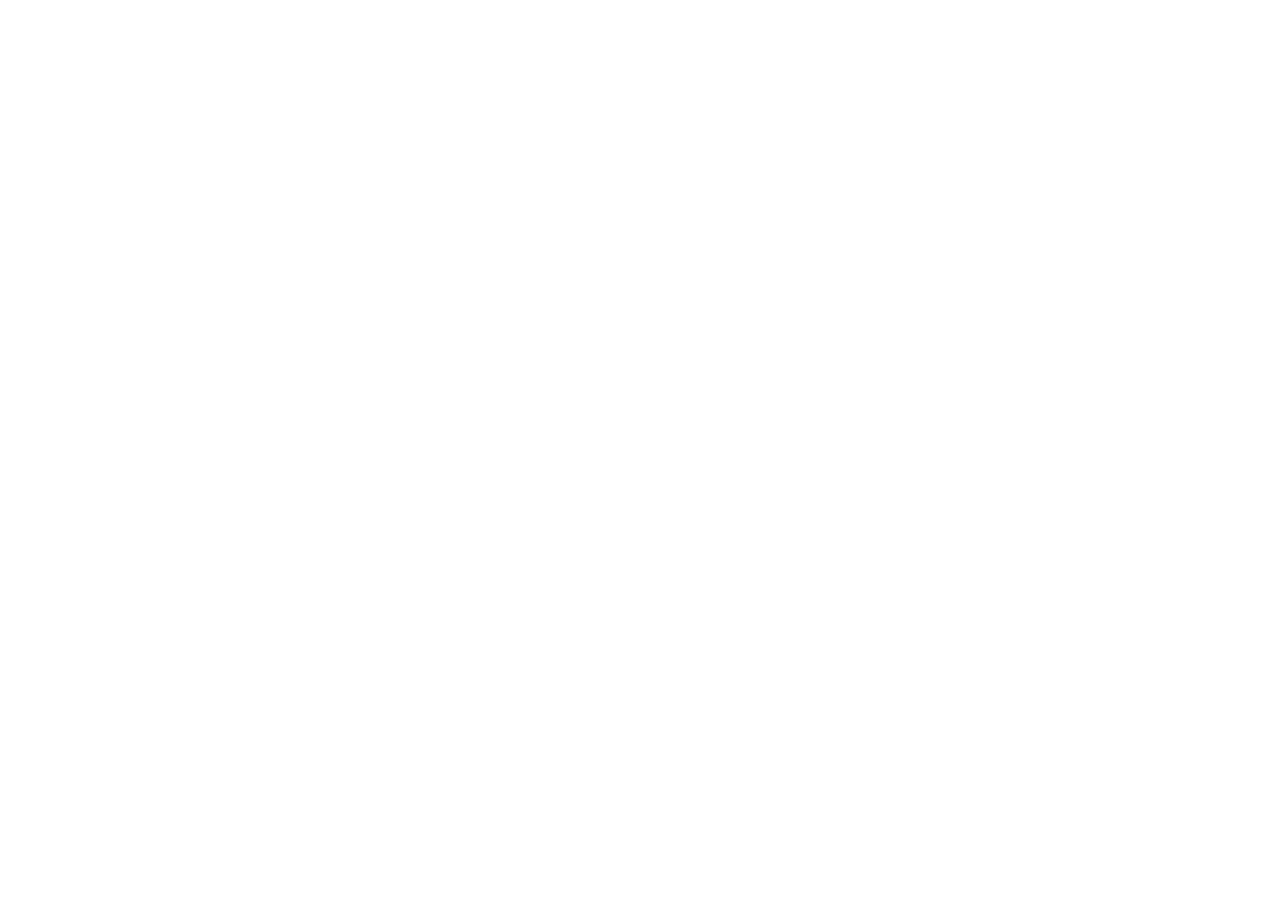
==== index.html @ 13e972dd "登录页面半成品" ====
<!DOCTYPE html>
<html lang="en">

<head>
    <meta charset="UTF-8">
    <meta name="viewport" content="width=device-width, initial-scale=1.0">
    <title>Document</title>
</head>

<body>

</body>

</html>
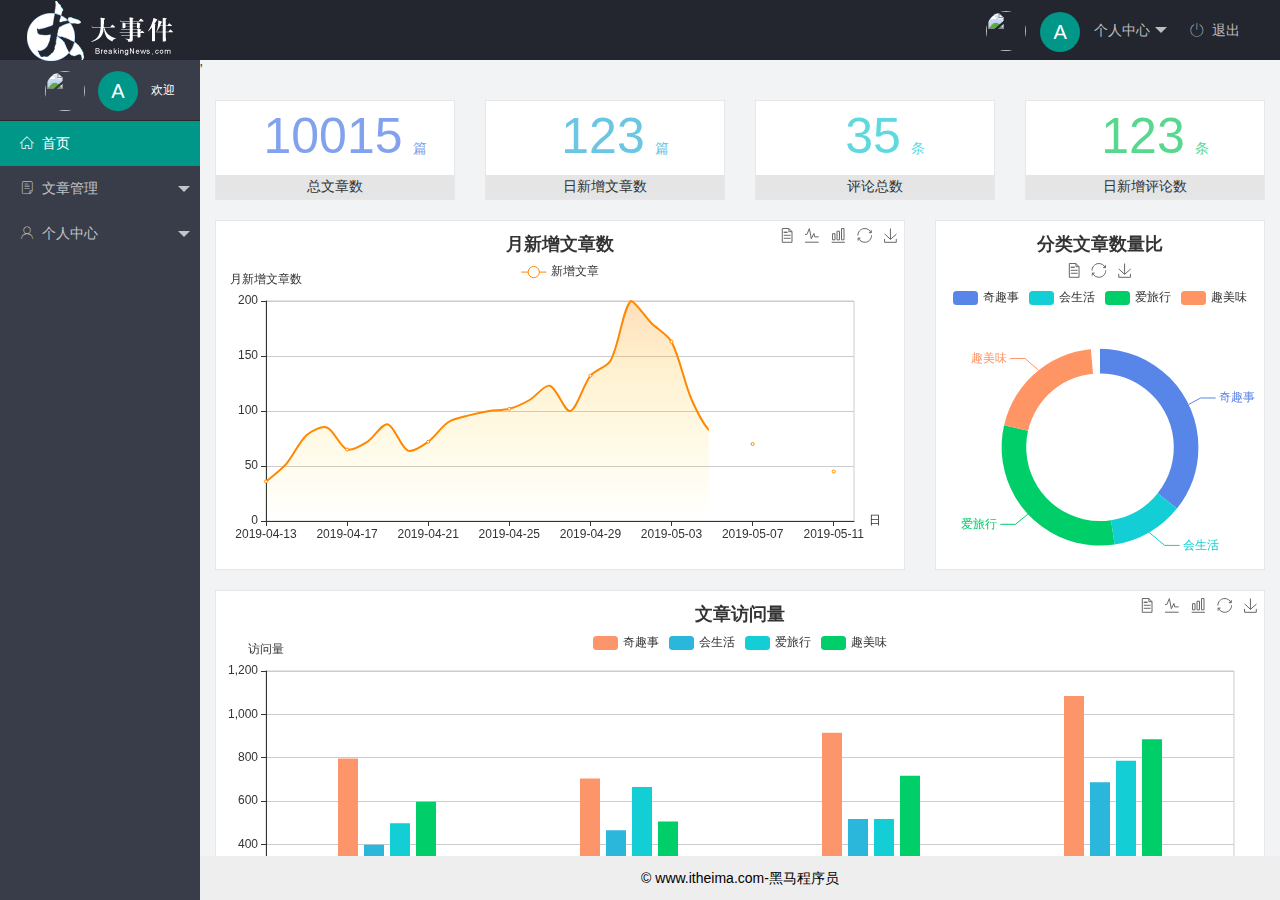
==== commit 8d9c6faf: "个人中心" ====
--- a/index.html
+++ b/index.html
@@ -2,13 +2,87 @@
 <html lang="en">
 
 <head>
-    <meta charset="UTF-8">
-    <meta name="viewport" content="width=device-width, initial-scale=1.0">
-    <title>Document</title>
+  <meta charset="UTF-8">
+  <meta name="viewport" content="width=device-width, initial-scale=1.0">
+  <title>后台首页</title>
+  <link rel="stylesheet" href="/assets/fonts/iconfont.css">
+  <link rel="stylesheet" href="/assets/lib/layui/css/layui.css">
+  <link rel="stylesheet" href="/assets/css/index.css">
 </head>
 
-<body>
+<body class="layui-layout-body">
+  <div class="layui-layout layui-layout-admin">
+    <div class="layui-header">
+      <div class="layui-logo"><img src="/assets/images/logo.png" alt=""></div>
+      <!-- 头部区域（可配合layui已有的水平导航） -->
 
+      <ul class="layui-nav layui-layout-right">
+        <li class="layui-nav-item">
+          <a href="javascript:;">
+            <img src="http://t.cn/RCzsdCq" class="layui-nav-img">
+            <span class="text-img">A</span>
+            个人中心
+          </a>
+          <dl class="layui-nav-child textinfo">
+            <dd><a href="/user/userinfo.html" target="fm">基本资料</a></dd>
+            <dd><a href="/user/user_avatar.html" target="fm">更换头像</a></dd>
+            <dd><a href="/user/user_pwd.html" target="fm">重置密码</a></dd>
+          </dl>
+        </li>
+        <li class="layui-nav-item"><a href="javascript:;" id="btnout"><span class="iconfont icon-tuichu"></span>退出</a>
+        </li>
+      </ul>
+    </div>
+
+    <div class="layui-side layui-bg-black">
+      <div class="layui-side-scroll">
+        <!-- 左侧头像区 -->
+        <div class="avatar textinfo">
+          <img src="http://t.cn/RCzsdCq" class="layui-nav-img">
+          <span class="text-img">A</span>
+         <span class="welcome">欢迎</span>
+        </div>
+        <!-- 左侧导航区域（可配合layui已有的垂直导航） -->
+        <ul class="layui-nav layui-nav-tree" lay-shrink="all">
+          <li class="layui-nav-item layui-this"><a href="/home/dashboard.html" target="fm"><span
+                class="iconfont icon-home"></span>首页</a></li>
+          <li class="layui-nav-item">
+            <a class="" href="javascript:;"><span class="iconfont icon-16"></span>文章管理</a>
+            <dl class="layui-nav-child">
+              <dd><a href="javascript:;"><i class="layui-icon layui-icon-app"></i> 文章类别</a></dd>
+              <dd><a href="javascript:;"><i class="layui-icon layui-icon-app"></i> 文章列表</a></dd>
+              <dd><a href="javascript:;"><i class="layui-icon layui-icon-app"></i> 发表文章</a></dd>
+            </dl>
+          </li>
+          <li class="layui-nav-item">
+            <a href="javascript:;"><span class="iconfont icon-user"></span>个人中心</a>
+            <dl class="layui-nav-child">
+              <dd><a href="/user/userinfo.html" target="fm"><i class="layui-icon layui-icon-app"></i> 基本资料</a></dd>
+              <dd><a href="/user/user_avatar.html" target="fm"><i class="layui-icon layui-icon-app"></i> 更换头像</a></dd>
+              <dd><a href="/user/user_pwd.html" target="fm"><i class="layui-icon layui-icon-app"></i> 重置密码</a></dd>
+            </dl>
+          </li>
+        </ul>
+      </div>
+    </div>
+
+    <div class="layui-body">
+      <!-- 内容主体区域 -->
+      <iframe src="/home/dashboard.html" name="fm" frameborder="0"></iframe>
+    </div>
+
+    <div class="layui-footer" style="text-align:center">
+      <!-- 底部固定区域 -->
+      © www.itheima.com-黑马程序员
+    </div>
+  </div>
+  <script src="/assets/lib/layui/layui.all.js"></script>
+  <!-- 导入jquery -->
+  <script src="/assets/lib/jquery.js"></script>
+  <!-- 导入自己封装的baseAPI.js/ -->
+  <script src="/assets/js/baseAPI.js"></script>
+  <!-- 导入自己的Js -->
+  <script src="/assets/js/index.js"></script>
 </body>
 
 </html>--- a/assets/fonts/iconfont.css
+++ b/assets/fonts/iconfont.css
@@ -0,0 +1,37 @@
+@font-face {font-family: "iconfont";
+  src: url('iconfont.eot?t=1576139966484'); /* IE9 */
+  src: url('iconfont.eot?t=1576139966484#iefix') format('embedded-opentype'), /* IE6-IE8 */
+  url('[data-uri]') format('woff2'),
+  url('iconfont.woff?t=1576139966484') format('woff'),
+  url('iconfont.ttf?t=1576139966484') format('truetype'), /* chrome, firefox, opera, Safari, Android, iOS 4.2+ */
+  url('iconfont.svg?t=1576139966484#iconfont') format('svg'); /* iOS 4.1- */
+}
+
+.iconfont {
+  font-family: "iconfont" !important;
+  font-size: 16px;
+  font-style: normal;
+  -webkit-font-smoothing: antialiased;
+  -moz-osx-font-smoothing: grayscale;
+}
+
+.icon-home:before {
+  content: "\e6a9";
+}
+
+.icon-user:before {
+  content: "\e614";
+}
+
+.icon-pinglun:before {
+  content: "\e616";
+}
+
+.icon-tuichu:before {
+  content: "\e865";
+}
+
+.icon-16:before {
+  content: "\e615";
+}
+
--- a/assets/lib/layui/css/layui.css
+++ b/assets/lib/layui/css/layui.css
@@ -0,0 +1,2 @@
+/** layui-v2.5.5 MIT License By https://www.layui.com */
+ .layui-inline,img{display:inline-block;vertical-align:middle}h1,h2,h3,h4,h5,h6{font-weight:400}.layui-edge,.layui-header,.layui-inline,.layui-main{position:relative}.layui-body,.layui-edge,.layui-elip{overflow:hidden}.layui-btn,.layui-edge,.layui-inline,img{vertical-align:middle}.layui-btn,.layui-disabled,.layui-icon,.layui-unselect{-moz-user-select:none;-webkit-user-select:none;-ms-user-select:none}.layui-elip,.layui-form-checkbox span,.layui-form-pane .layui-form-label{text-overflow:ellipsis;white-space:nowrap}.layui-breadcrumb,.layui-tree-btnGroup{visibility:hidden}blockquote,body,button,dd,div,dl,dt,form,h1,h2,h3,h4,h5,h6,input,li,ol,p,pre,td,textarea,th,ul{margin:0;padding:0;-webkit-tap-highlight-color:rgba(0,0,0,0)}a:active,a:hover{outline:0}img{border:none}li{list-style:none}table{border-collapse:collapse;border-spacing:0}h4,h5,h6{font-size:100%}button,input,optgroup,option,select,textarea{font-family:inherit;font-size:inherit;font-style:inherit;font-weight:inherit;outline:0}pre{white-space:pre-wrap;white-space:-moz-pre-wrap;white-space:-pre-wrap;white-space:-o-pre-wrap;word-wrap:break-word}body{line-height:24px;font:14px Helvetica Neue,Helvetica,PingFang SC,Tahoma,Arial,sans-serif}hr{height:1px;margin:10px 0;border:0;clear:both}a{color:#333;text-decoration:none}a:hover{color:#777}a cite{font-style:normal;*cursor:pointer}.layui-border-box,.layui-border-box *{box-sizing:border-box}.layui-box,.layui-box *{box-sizing:content-box}.layui-clear{clear:both;*zoom:1}.layui-clear:after{content:'\20';clear:both;*zoom:1;display:block;height:0}.layui-inline{*display:inline;*zoom:1}.layui-edge{display:inline-block;width:0;height:0;border-width:6px;border-style:dashed;border-color:transparent}.layui-edge-top{top:-4px;border-bottom-color:#999;border-bottom-style:solid}.layui-edge-right{border-left-color:#999;border-left-style:solid}.layui-edge-bottom{top:2px;border-top-color:#999;border-top-style:solid}.layui-edge-left{border-right-color:#999;border-right-style:solid}.layui-disabled,.layui-disabled:hover{color:#d2d2d2!important;cursor:not-allowed!important}.layui-circle{border-radius:100%}.layui-show{display:block!important}.layui-hide{display:none!important}@font-face{font-family:layui-icon;src:url(../font/iconfont.eot?v=250);src:url(../font/iconfont.eot?v=250#iefix) format('embedded-opentype'),url(../font/iconfont.woff2?v=250) format('woff2'),url(../font/iconfont.woff?v=250) format('woff'),url(../font/iconfont.ttf?v=250) format('truetype'),url(../font/iconfont.svg?v=250#layui-icon) format('svg')}.layui-icon{font-family:layui-icon!important;font-size:16px;font-style:normal;-webkit-font-smoothing:antialiased;-moz-osx-font-smoothing:grayscale}.layui-icon-reply-fill:before{content:"\e611"}.layui-icon-set-fill:before{content:"\e614"}.layui-icon-menu-fill:before{content:"\e60f"}.layui-icon-search:before{content:"\e615"}.layui-icon-share:before{content:"\e641"}.layui-icon-set-sm:before{content:"\e620"}.layui-icon-engine:before{content:"\e628"}.layui-icon-close:before{content:"\1006"}.layui-icon-close-fill:before{content:"\1007"}.layui-icon-chart-screen:before{content:"\e629"}.layui-icon-star:before{content:"\e600"}.layui-icon-circle-dot:before{content:"\e617"}.layui-icon-chat:before{content:"\e606"}.layui-icon-release:before{content:"\e609"}.layui-icon-list:before{content:"\e60a"}.layui-icon-chart:before{content:"\e62c"}.layui-icon-ok-circle:before{content:"\1005"}.layui-icon-layim-theme:before{content:"\e61b"}.layui-icon-table:before{content:"\e62d"}.layui-icon-right:before{content:"\e602"}.layui-icon-left:before{content:"\e603"}.layui-icon-cart-simple:before{content:"\e698"}.layui-icon-face-cry:before{content:"\e69c"}.layui-icon-face-smile:before{content:"\e6af"}.layui-icon-survey:before{content:"\e6b2"}.layui-icon-tree:before{content:"\e62e"}.layui-icon-upload-circle:before{content:"\e62f"}.layui-icon-add-circle:before{content:"\e61f"}.layui-icon-download-circle:before{content:"\e601"}.layui-icon-templeate-1:before{content:"\e630"}.layui-icon-util:before{content:"\e631"}.layui-icon-face-surprised:before{content:"\e664"}.layui-icon-edit:before{content:"\e642"}.layui-icon-speaker:before{content:"\e645"}.layui-icon-down:before{content:"\e61a"}.layui-icon-file:before{content:"\e621"}.layui-icon-layouts:before{content:"\e632"}.layui-icon-rate-half:before{content:"\e6c9"}.layui-icon-add-circle-fine:before{content:"\e608"}.layui-icon-prev-circle:before{content:"\e633"}.layui-icon-read:before{content:"\e705"}.layui-icon-404:before{content:"\e61c"}.layui-icon-carousel:before{content:"\e634"}.layui-icon-help:before{content:"\e607"}.layui-icon-code-circle:before{content:"\e635"}.layui-icon-water:before{content:"\e636"}.layui-icon-username:before{content:"\e66f"}.layui-icon-find-fill:before{content:"\e670"}.layui-icon-about:before{content:"\e60b"}.layui-icon-location:before{content:"\e715"}.layui-icon-up:before{content:"\e619"}.layui-icon-pause:before{content:"\e651"}.layui-icon-date:before{content:"\e637"}.layui-icon-layim-uploadfile:before{content:"\e61d"}.layui-icon-delete:before{content:"\e640"}.layui-icon-play:before{content:"\e652"}.layui-icon-top:before{content:"\e604"}.layui-icon-friends:before{content:"\e612"}.layui-icon-refresh-3:before{content:"\e9aa"}.layui-icon-ok:before{content:"\e605"}.layui-icon-layer:before{content:"\e638"}.layui-icon-face-smile-fine:before{content:"\e60c"}.layui-icon-dollar:before{content:"\e659"}.layui-icon-group:before{content:"\e613"}.layui-icon-layim-download:before{content:"\e61e"}.layui-icon-picture-fine:before{content:"\e60d"}.layui-icon-link:before{content:"\e64c"}.layui-icon-diamond:before{content:"\e735"}.layui-icon-log:before{content:"\e60e"}.layui-icon-rate-solid:before{content:"\e67a"}.layui-icon-fonts-del:before{content:"\e64f"}.layui-icon-unlink:before{content:"\e64d"}.layui-icon-fonts-clear:before{content:"\e639"}.layui-icon-triangle-r:before{content:"\e623"}.layui-icon-circle:before{content:"\e63f"}.layui-icon-radio:before{content:"\e643"}.layui-icon-align-center:before{content:"\e647"}.layui-icon-align-right:before{content:"\e648"}.layui-icon-align-left:before{content:"\e649"}.layui-icon-loading-1:before{content:"\e63e"}.layui-icon-return:before{content:"\e65c"}.layui-icon-fonts-strong:before{content:"\e62b"}.layui-icon-upload:before{content:"\e67c"}.layui-icon-dialogue:before{content:"\e63a"}.layui-icon-video:before{content:"\e6ed"}.layui-icon-headset:before{content:"\e6fc"}.layui-icon-cellphone-fine:before{content:"\e63b"}.layui-icon-add-1:before{content:"\e654"}.layui-icon-face-smile-b:before{content:"\e650"}.layui-icon-fonts-html:before{content:"\e64b"}.layui-icon-form:before{content:"\e63c"}.layui-icon-cart:before{content:"\e657"}.layui-icon-camera-fill:before{content:"\e65d"}.layui-icon-tabs:before{content:"\e62a"}.layui-icon-fonts-code:before{content:"\e64e"}.layui-icon-fire:before{content:"\e756"}.layui-icon-set:before{content:"\e716"}.layui-icon-fonts-u:before{content:"\e646"}.layui-icon-triangle-d:before{content:"\e625"}.layui-icon-tips:before{content:"\e702"}.layui-icon-picture:before{content:"\e64a"}.layui-icon-more-vertical:before{content:"\e671"}.layui-icon-flag:before{content:"\e66c"}.layui-icon-loading:before{content:"\e63d"}.layui-icon-fonts-i:before{content:"\e644"}.layui-icon-refresh-1:before{content:"\e666"}.layui-icon-rmb:before{content:"\e65e"}.layui-icon-home:before{content:"\e68e"}.layui-icon-user:before{content:"\e770"}.layui-icon-notice:before{content:"\e667"}.layui-icon-login-weibo:before{content:"\e675"}.layui-icon-voice:before{content:"\e688"}.layui-icon-upload-drag:before{content:"\e681"}.layui-icon-login-qq:before{content:"\e676"}.layui-icon-snowflake:before{content:"\e6b1"}.layui-icon-file-b:before{content:"\e655"}.layui-icon-template:before{content:"\e663"}.layui-icon-auz:before{content:"\e672"}.layui-icon-console:before{content:"\e665"}.layui-icon-app:before{content:"\e653"}.layui-icon-prev:before{content:"\e65a"}.layui-icon-website:before{content:"\e7ae"}.layui-icon-next:before{content:"\e65b"}.layui-icon-component:before{content:"\e857"}.layui-icon-more:before{content:"\e65f"}.layui-icon-login-wechat:before{content:"\e677"}.layui-icon-shrink-right:before{content:"\e668"}.layui-icon-spread-left:before{content:"\e66b"}.layui-icon-camera:before{content:"\e660"}.layui-icon-note:before{content:"\e66e"}.layui-icon-refresh:before{content:"\e669"}.layui-icon-female:before{content:"\e661"}.layui-icon-male:before{content:"\e662"}.layui-icon-password:before{content:"\e673"}.layui-icon-senior:before{content:"\e674"}.layui-icon-theme:before{content:"\e66a"}.layui-icon-tread:before{content:"\e6c5"}.layui-icon-praise:before{content:"\e6c6"}.layui-icon-star-fill:before{content:"\e658"}.layui-icon-rate:before{content:"\e67b"}.layui-icon-template-1:before{content:"\e656"}.layui-icon-vercode:before{content:"\e679"}.layui-icon-cellphone:before{content:"\e678"}.layui-icon-screen-full:before{content:"\e622"}.layui-icon-screen-restore:before{content:"\e758"}.layui-icon-cols:before{content:"\e610"}.layui-icon-export:before{content:"\e67d"}.layui-icon-print:before{content:"\e66d"}.layui-icon-slider:before{content:"\e714"}.layui-icon-addition:before{content:"\e624"}.layui-icon-subtraction:before{content:"\e67e"}.layui-icon-service:before{content:"\e626"}.layui-icon-transfer:before{content:"\e691"}.layui-main{width:1140px;margin:0 auto}.layui-header{z-index:1000;height:60px}.layui-header a:hover{transition:all .5s;-webkit-transition:all .5s}.layui-side{position:fixed;left:0;top:0;bottom:0;z-index:999;width:200px;overflow-x:hidden}.layui-side-scroll{position:relative;width:220px;height:100%;overflow-x:hidden}.layui-body{position:absolute;left:200px;right:0;top:0;bottom:0;z-index:998;width:auto;overflow-y:auto;box-sizing:border-box}.layui-layout-body{overflow:hidden}.layui-layout-admin .layui-header{background-color:#23262E}.layui-layout-admin .layui-side{top:60px;width:200px;overflow-x:hidden}.layui-layout-admin .layui-body{position:fixed;top:60px;bottom:44px}.layui-layout-admin .layui-main{width:auto;margin:0 15px}.layui-layout-admin .layui-footer{position:fixed;left:200px;right:0;bottom:0;height:44px;line-height:44px;padding:0 15px;background-color:#eee}.layui-layout-admin .layui-logo{position:absolute;left:0;top:0;width:200px;height:100%;line-height:60px;text-align:center;color:#009688;font-size:16px}.layui-layout-admin .layui-header .layui-nav{background:0 0}.layui-layout-left{position:absolute!important;left:200px;top:0}.layui-layout-right{position:absolute!important;right:0;top:0}.layui-container{position:relative;margin:0 auto;padding:0 15px;box-sizing:border-box}.layui-fluid{position:relative;margin:0 auto;padding:0 15px}.layui-row:after,.layui-row:before{content:'';display:block;clear:both}.layui-col-lg1,.layui-col-lg10,.layui-col-lg11,.layui-col-lg12,.layui-col-lg2,.layui-col-lg3,.layui-col-lg4,.layui-col-lg5,.layui-col-lg6,.layui-col-lg7,.layui-col-lg8,.layui-col-lg9,.layui-col-md1,.layui-col-md10,.layui-col-md11,.layui-col-md12,.layui-col-md2,.layui-col-md3,.layui-col-md4,.layui-col-md5,.layui-col-md6,.layui-col-md7,.layui-col-md8,.layui-col-md9,.layui-col-sm1,.layui-col-sm10,.layui-col-sm11,.layui-col-sm12,.layui-col-sm2,.layui-col-sm3,.layui-col-sm4,.layui-col-sm5,.layui-col-sm6,.layui-col-sm7,.layui-col-sm8,.layui-col-sm9,.layui-col-xs1,.layui-col-xs10,.layui-col-xs11,.layui-col-xs12,.layui-col-xs2,.layui-col-xs3,.layui-col-xs4,.layui-col-xs5,.layui-col-xs6,.layui-col-xs7,.layui-col-xs8,.layui-col-xs9{position:relative;display:block;box-sizing:border-box}.layui-col-xs1,.layui-col-xs10,.layui-col-xs11,.layui-col-xs12,.layui-col-xs2,.layui-col-xs3,.layui-col-xs4,.layui-col-xs5,.layui-col-xs6,.layui-col-xs7,.layui-col-xs8,.layui-col-xs9{float:left}.layui-col-xs1{width:8.33333333%}.layui-col-xs2{width:16.66666667%}.layui-col-xs3{width:25%}.layui-col-xs4{width:33.33333333%}.layui-col-xs5{width:41.66666667%}.layui-col-xs6{width:50%}.layui-col-xs7{width:58.33333333%}.layui-col-xs8{width:66.66666667%}.layui-col-xs9{width:75%}.layui-col-xs10{width:83.33333333%}.layui-col-xs11{width:91.66666667%}.layui-col-xs12{width:100%}.layui-col-xs-offset1{margin-left:8.33333333%}.layui-col-xs-offset2{margin-left:16.66666667%}.layui-col-xs-offset3{margin-left:25%}.layui-col-xs-offset4{margin-left:33.33333333%}.layui-col-xs-offset5{margin-left:41.66666667%}.layui-col-xs-offset6{margin-left:50%}.layui-col-xs-offset7{margin-left:58.33333333%}.layui-col-xs-offset8{margin-left:66.66666667%}.layui-col-xs-offset9{margin-left:75%}.layui-col-xs-offset10{margin-left:83.33333333%}.layui-col-xs-offset11{margin-left:91.66666667%}.layui-col-xs-offset12{margin-left:100%}@media screen and (max-width:768px){.layui-hide-xs{display:none!important}.layui-show-xs-block{display:block!important}.layui-show-xs-inline{display:inline!important}.layui-show-xs-inline-block{display:inline-block!important}}@media screen and (min-width:768px){.layui-container{width:750px}.layui-hide-sm{display:none!important}.layui-show-sm-block{display:block!important}.layui-show-sm-inline{display:inline!important}.layui-show-sm-inline-block{display:inline-block!important}.layui-col-sm1,.layui-col-sm10,.layui-col-sm11,.layui-col-sm12,.layui-col-sm2,.layui-col-sm3,.layui-col-sm4,.layui-col-sm5,.layui-col-sm6,.layui-col-sm7,.layui-col-sm8,.layui-col-sm9{float:left}.layui-col-sm1{width:8.33333333%}.layui-col-sm2{width:16.66666667%}.layui-col-sm3{width:25%}.layui-col-sm4{width:33.33333333%}.layui-col-sm5{width:41.66666667%}.layui-col-sm6{width:50%}.layui-col-sm7{width:58.33333333%}.layui-col-sm8{width:66.66666667%}.layui-col-sm9{width:75%}.layui-col-sm10{width:83.33333333%}.layui-col-sm11{width:91.66666667%}.layui-col-sm12{width:100%}.layui-col-sm-offset1{margin-left:8.33333333%}.layui-col-sm-offset2{margin-left:16.66666667%}.layui-col-sm-offset3{margin-left:25%}.layui-col-sm-offset4{margin-left:33.33333333%}.layui-col-sm-offset5{margin-left:41.66666667%}.layui-col-sm-offset6{margin-left:50%}.layui-col-sm-offset7{margin-left:58.33333333%}.layui-col-sm-offset8{margin-left:66.66666667%}.layui-col-sm-offset9{margin-left:75%}.layui-col-sm-offset10{margin-left:83.33333333%}.layui-col-sm-offset11{margin-left:91.66666667%}.layui-col-sm-offset12{margin-left:100%}}@media screen and (min-width:992px){.layui-container{width:970px}.layui-hide-md{display:none!important}.layui-show-md-block{display:block!important}.layui-show-md-inline{display:inline!important}.layui-show-md-inline-block{display:inline-block!important}.layui-col-md1,.layui-col-md10,.layui-col-md11,.layui-col-md12,.layui-col-md2,.layui-col-md3,.layui-col-md4,.layui-col-md5,.layui-col-md6,.layui-col-md7,.layui-col-md8,.layui-col-md9{float:left}.layui-col-md1{width:8.33333333%}.layui-col-md2{width:16.66666667%}.layui-col-md3{width:25%}.layui-col-md4{width:33.33333333%}.layui-col-md5{width:41.66666667%}.layui-col-md6{width:50%}.layui-col-md7{width:58.33333333%}.layui-col-md8{width:66.66666667%}.layui-col-md9{width:75%}.layui-col-md10{width:83.33333333%}.layui-col-md11{width:91.66666667%}.layui-col-md12{width:100%}.layui-col-md-offset1{margin-left:8.33333333%}.layui-col-md-offset2{margin-left:16.66666667%}.layui-col-md-offset3{margin-left:25%}.layui-col-md-offset4{margin-left:33.33333333%}.layui-col-md-offset5{margin-left:41.66666667%}.layui-col-md-offset6{margin-left:50%}.layui-col-md-offset7{margin-left:58.33333333%}.layui-col-md-offset8{margin-left:66.66666667%}.layui-col-md-offset9{margin-left:75%}.layui-col-md-offset10{margin-left:83.33333333%}.layui-col-md-offset11{margin-left:91.66666667%}.layui-col-md-offset12{margin-left:100%}}@media screen and (min-width:1200px){.layui-container{width:1170px}.layui-hide-lg{display:none!important}.layui-show-lg-block{display:block!important}.layui-show-lg-inline{display:inline!important}.layui-show-lg-inline-block{display:inline-block!important}.layui-col-lg1,.layui-col-lg10,.layui-col-lg11,.layui-col-lg12,.layui-col-lg2,.layui-col-lg3,.layui-col-lg4,.layui-col-lg5,.layui-col-lg6,.layui-col-lg7,.layui-col-lg8,.layui-col-lg9{float:left}.layui-col-lg1{width:8.33333333%}.layui-col-lg2{width:16.66666667%}.layui-col-lg3{width:25%}.layui-col-lg4{width:33.33333333%}.layui-col-lg5{width:41.66666667%}.layui-col-lg6{width:50%}.layui-col-lg7{width:58.33333333%}.layui-col-lg8{width:66.66666667%}.layui-col-lg9{width:75%}.layui-col-lg10{width:83.33333333%}.layui-col-lg11{width:91.66666667%}.layui-col-lg12{width:100%}.layui-col-lg-offset1{margin-left:8.33333333%}.layui-col-lg-offset2{margin-left:16.66666667%}.layui-col-lg-offset3{margin-left:25%}.layui-col-lg-offset4{margin-left:33.33333333%}.layui-col-lg-offset5{margin-left:41.66666667%}.layui-col-lg-offset6{margin-left:50%}.layui-col-lg-offset7{margin-left:58.33333333%}.layui-col-lg-offset8{margin-left:66.66666667%}.layui-col-lg-offset9{margin-left:75%}.layui-col-lg-offset10{margin-left:83.33333333%}.layui-col-lg-offset11{margin-left:91.66666667%}.layui-col-lg-offset12{margin-left:100%}}.layui-col-space1{margin:-.5px}.layui-col-space1>*{padding:.5px}.layui-col-space3{margin:-1.5px}.layui-col-space3>*{padding:1.5px}.layui-col-space5{margin:-2.5px}.layui-col-space5>*{padding:2.5px}.layui-col-space8{margin:-3.5px}.layui-col-space8>*{padding:3.5px}.layui-col-space10{margin:-5px}.layui-col-space10>*{padding:5px}.layui-col-space12{margin:-6px}.layui-col-space12>*{padding:6px}.layui-col-space15{margin:-7.5px}.layui-col-space15>*{padding:7.5px}.layui-col-space18{margin:-9px}.layui-col-space18>*{padding:9px}.layui-col-space20{margin:-10px}.layui-col-space20>*{padding:10px}.layui-col-space22{margin:-11px}.layui-col-space22>*{padding:11px}.layui-col-space25{margin:-12.5px}.layui-col-space25>*{padding:12.5px}.layui-col-space30{margin:-15px}.layui-col-space30>*{padding:15px}.layui-btn,.layui-input,.layui-select,.layui-textarea,.layui-upload-button{outline:0;-webkit-appearance:none;transition:all .3s;-webkit-transition:all .3s;box-sizing:border-box}.layui-elem-quote{margin-bottom:10px;padding:15px;line-height:22px;border-left:5px solid #009688;border-radius:0 2px 2px 0;background-color:#f2f2f2}.layui-quote-nm{border-style:solid;border-width:1px 1px 1px 5px;background:0 0}.layui-elem-field{margin-bottom:10px;padding:0;border-width:1px;border-style:solid}.layui-elem-field legend{margin-left:20px;padding:0 10px;font-size:20px;font-weight:300}.layui-field-title{margin:10px 0 20px;border-width:1px 0 0}.layui-field-box{padding:10px 15px}.layui-field-title .layui-field-box{padding:10px 0}.layui-progress{position:relative;height:6px;border-radius:20px;background-color:#e2e2e2}.layui-progress-bar{position:absolute;left:0;top:0;width:0;max-width:100%;height:6px;border-radius:20px;text-align:right;background-color:#5FB878;transition:all .3s;-webkit-transition:all .3s}.layui-progress-big,.layui-progress-big .layui-progress-bar{height:18px;line-height:18px}.layui-progress-text{position:relative;top:-20px;line-height:18px;font-size:12px;color:#666}.layui-progress-big .layui-progress-text{position:static;padding:0 10px;color:#fff}.layui-collapse{border-width:1px;border-style:solid;border-radius:2px}.layui-colla-content,.layui-colla-item{border-top-width:1px;border-top-style:solid}.layui-colla-item:first-child{border-top:none}.layui-colla-title{position:relative;height:42px;line-height:42px;padding:0 15px 0 35px;color:#333;background-color:#f2f2f2;cursor:pointer;font-size:14px;overflow:hidden}.layui-colla-content{display:none;padding:10px 15px;line-height:22px;color:#666}.layui-colla-icon{position:absolute;left:15px;top:0;font-size:14px}.layui-card{margin-bottom:15px;border-radius:2px;background-color:#fff;box-shadow:0 1px 2px 0 rgba(0,0,0,.05)}.layui-card:last-child{margin-bottom:0}.layui-card-header{position:relative;height:42px;line-height:42px;padding:0 15px;border-bottom:1px solid #f6f6f6;color:#333;border-radius:2px 2px 0 0;font-size:14px}.layui-bg-black,.layui-bg-blue,.layui-bg-cyan,.layui-bg-green,.layui-bg-orange,.layui-bg-red{color:#fff!important}.layui-card-body{position:relative;padding:10px 15px;line-height:24px}.layui-card-body[pad15]{padding:15px}.layui-card-body[pad20]{padding:20px}.layui-card-body .layui-table{margin:5px 0}.layui-card .layui-tab{margin:0}.layui-panel-window{position:relative;padding:15px;border-radius:0;border-top:5px solid #E6E6E6;background-color:#fff}.layui-auxiliar-moving{position:fixed;left:0;right:0;top:0;bottom:0;width:100%;height:100%;background:0 0;z-index:9999999999}.layui-form-label,.layui-form-mid,.layui-form-select,.layui-input-block,.layui-input-inline,.layui-textarea{position:relative}.layui-bg-red{background-color:#FF5722!important}.layui-bg-orange{background-color:#FFB800!important}.layui-bg-green{background-color:#009688!important}.layui-bg-cyan{background-color:#2F4056!important}.layui-bg-blue{background-color:#1E9FFF!important}.layui-bg-black{background-color:#393D49!important}.layui-bg-gray{background-color:#eee!important;color:#666!important}.layui-badge-rim,.layui-colla-content,.layui-colla-item,.layui-collapse,.layui-elem-field,.layui-form-pane .layui-form-item[pane],.layui-form-pane .layui-form-label,.layui-input,.layui-layedit,.layui-layedit-tool,.layui-quote-nm,.layui-select,.layui-tab-bar,.layui-tab-card,.layui-tab-title,.layui-tab-title .layui-this:after,.layui-textarea{border-color:#e6e6e6}.layui-timeline-item:before,hr{background-color:#e6e6e6}.layui-text{line-height:22px;font-size:14px;color:#666}.layui-text h1,.layui-text h2,.layui-text h3{font-weight:500;color:#333}.layui-text h1{font-size:30px}.layui-text h2{font-size:24px}.layui-text h3{font-size:18px}.layui-text a:not(.layui-btn){color:#01AAED}.layui-text a:not(.layui-btn):hover{text-decoration:underline}.layui-text ul{padding:5px 0 5px 15px}.layui-text ul li{margin-top:5px;list-style-type:disc}.layui-text em,.layui-word-aux{color:#999!important;padding:0 5px!important}.layui-btn{display:inline-block;height:38px;line-height:38px;padding:0 18px;background-color:#009688;color:#fff;white-space:nowrap;text-align:center;font-size:14px;border:none;border-radius:2px;cursor:pointer}.layui-btn:hover{opacity:.8;filter:alpha(opacity=80);color:#fff}.layui-btn:active{opacity:1;filter:alpha(opacity=100)}.layui-btn+.layui-btn{margin-left:10px}.layui-btn-container{font-size:0}.layui-btn-container .layui-btn{margin-right:10px;margin-bottom:10px}.layui-btn-container .layui-btn+.layui-btn{margin-left:0}.layui-table .layui-btn-container .layui-btn{margin-bottom:9px}.layui-btn-radius{border-radius:100px}.layui-btn .layui-icon{margin-right:3px;font-size:18px;vertical-align:bottom;vertical-align:middle\9}.layui-btn-primary{border:1px solid #C9C9C9;background-color:#fff;color:#555}.layui-btn-primary:hover{border-color:#009688;color:#333}.layui-btn-normal{background-color:#1E9FFF}.layui-btn-warm{background-color:#FFB800}.layui-btn-danger{background-color:#FF5722}.layui-btn-checked{background-color:#5FB878}.layui-btn-disabled,.layui-btn-disabled:active,.layui-btn-disabled:hover{border:1px solid #e6e6e6;background-color:#FBFBFB;color:#C9C9C9;cursor:not-allowed;opacity:1}.layui-btn-lg{height:44px;line-height:44px;padding:0 25px;font-size:16px}.layui-btn-sm{height:30px;line-height:30px;padding:0 10px;font-size:12px}.layui-btn-sm i{font-size:16px!important}.layui-btn-xs{height:22px;line-height:22px;padding:0 5px;font-size:12px}.layui-btn-xs i{font-size:14px!important}.layui-btn-group{display:inline-block;vertical-align:middle;font-size:0}.layui-btn-group .layui-btn{margin-left:0!important;margin-right:0!important;border-left:1px solid rgba(255,255,255,.5);border-radius:0}.layui-btn-group .layui-btn-primary{border-left:none}.layui-btn-group .layui-btn-primary:hover{border-color:#C9C9C9;color:#009688}.layui-btn-group .layui-btn:first-child{border-left:none;border-radius:2px 0 0 2px}.layui-btn-group .layui-btn-primary:first-child{border-left:1px solid #c9c9c9}.layui-btn-group .layui-btn:last-child{border-radius:0 2px 2px 0}.layui-btn-group .layui-btn+.layui-btn{margin-left:0}.layui-btn-group+.layui-btn-group{margin-left:10px}.layui-btn-fluid{width:100%}.layui-input,.layui-select,.layui-textarea{height:38px;line-height:1.3;line-height:38px\9;border-width:1px;border-style:solid;background-color:#fff;border-radius:2px}.layui-input::-webkit-input-placeholder,.layui-select::-webkit-input-placeholder,.layui-textarea::-webkit-input-placeholder{line-height:1.3}.layui-input,.layui-textarea{display:block;width:100%;padding-left:10px}.layui-input:hover,.layui-textarea:hover{border-color:#D2D2D2!important}.layui-input:focus,.layui-textarea:focus{border-color:#C9C9C9!important}.layui-textarea{min-height:100px;height:auto;line-height:20px;padding:6px 10px;resize:vertical}.layui-select{padding:0 10px}.layui-form input[type=checkbox],.layui-form input[type=radio],.layui-form select{display:none}.layui-form [lay-ignore]{display:initial}.layui-form-item{margin-bottom:15px;clear:both;*zoom:1}.layui-form-item:after{content:'\20';clear:both;*zoom:1;display:block;height:0}.layui-form-label{float:left;display:block;padding:9px 15px;width:80px;font-weight:400;line-height:20px;text-align:right}.layui-form-label-col{display:block;float:none;padding:9px 0;line-height:20px;text-align:left}.layui-form-item .layui-inline{margin-bottom:5px;margin-right:10px}.layui-input-block{margin-left:110px;min-height:36px}.layui-input-inline{display:inline-block;vertical-align:middle}.layui-form-item .layui-input-inline{float:left;width:190px;margin-right:10px}.layui-form-text .layui-input-inline{width:auto}.layui-form-mid{float:left;display:block;padding:9px 0!important;line-height:20px;margin-right:10px}.layui-form-danger+.layui-form-select .layui-input,.layui-form-danger:focus{border-color:#FF5722!important}.layui-form-select .layui-input{padding-right:30px;cursor:pointer}.layui-form-select .layui-edge{position:absolute;right:10px;top:50%;margin-top:-3px;cursor:pointer;border-width:6px;border-top-color:#c2c2c2;border-top-style:solid;transition:all .3s;-webkit-transition:all .3s}.layui-form-select dl{display:none;position:absolute;left:0;top:42px;padding:5px 0;z-index:899;min-width:100%;border:1px solid #d2d2d2;max-height:300px;overflow-y:auto;background-color:#fff;border-radius:2px;box-shadow:0 2px 4px rgba(0,0,0,.12);box-sizing:border-box}.layui-form-select dl dd,.layui-form-select dl dt{padding:0 10px;line-height:36px;white-space:nowrap;overflow:hidden;text-overflow:ellipsis}.layui-form-select dl dt{font-size:12px;color:#999}.layui-form-select dl dd{cursor:pointer}.layui-form-select dl dd:hover{background-color:#f2f2f2;-webkit-transition:.5s all;transition:.5s all}.layui-form-select .layui-select-group dd{padding-left:20px}.layui-form-select dl dd.layui-select-tips{padding-left:10px!important;color:#999}.layui-form-select dl dd.layui-this{background-color:#5FB878;color:#fff}.layui-form-checkbox,.layui-form-select dl dd.layui-disabled{background-color:#fff}.layui-form-selected dl{display:block}.layui-form-checkbox,.layui-form-checkbox *,.layui-form-switch{display:inline-block;vertical-align:middle}.layui-form-selected .layui-edge{margin-top:-9px;-webkit-transform:rotate(180deg);transform:rotate(180deg);margin-top:-3px\9}:root .layui-form-selected .layui-edge{margin-top:-9px\0/IE9}.layui-form-selectup dl{top:auto;bottom:42px}.layui-select-none{margin:5px 0;text-align:center;color:#999}.layui-select-disabled .layui-disabled{border-color:#eee!important}.layui-select-disabled .layui-edge{border-top-color:#d2d2d2}.layui-form-checkbox{position:relative;height:30px;line-height:30px;margin-right:10px;padding-right:30px;cursor:pointer;font-size:0;-webkit-transition:.1s linear;transition:.1s linear;box-sizing:border-box}.layui-form-checkbox span{padding:0 10px;height:100%;font-size:14px;border-radius:2px 0 0 2px;background-color:#d2d2d2;color:#fff;overflow:hidden}.layui-form-checkbox:hover span{background-color:#c2c2c2}.layui-form-checkbox i{position:absolute;right:0;top:0;width:30px;height:28px;border:1px solid #d2d2d2;border-left:none;border-radius:0 2px 2px 0;color:#fff;font-size:20px;text-align:center}.layui-form-checkbox:hover i{border-color:#c2c2c2;color:#c2c2c2}.layui-form-checked,.layui-form-checked:hover{border-color:#5FB878}.layui-form-checked span,.layui-form-checked:hover span{background-color:#5FB878}.layui-form-checked i,.layui-form-checked:hover i{color:#5FB878}.layui-form-item .layui-form-checkbox{margin-top:4px}.layui-form-checkbox[lay-skin=primary]{height:auto!important;line-height:normal!important;min-width:18px;min-height:18px;border:none!important;margin-right:0;padding-left:28px;padding-right:0;background:0 0}.layui-form-checkbox[lay-skin=primary] span{padding-left:0;padding-right:15px;line-height:18px;background:0 0;color:#666}.layui-form-checkbox[lay-skin=primary] i{right:auto;left:0;width:16px;height:16px;line-height:16px;border:1px solid #d2d2d2;font-size:12px;border-radius:2px;background-color:#fff;-webkit-transition:.1s linear;transition:.1s linear}.layui-form-checkbox[lay-skin=primary]:hover i{border-color:#5FB878;color:#fff}.layui-form-checked[lay-skin=primary] i{border-color:#5FB878!important;background-color:#5FB878;color:#fff}.layui-checkbox-disbaled[lay-skin=primary] span{background:0 0!important;color:#c2c2c2}.layui-checkbox-disbaled[lay-skin=primary]:hover i{border-color:#d2d2d2}.layui-form-item .layui-form-checkbox[lay-skin=primary]{margin-top:10px}.layui-form-switch{position:relative;height:22px;line-height:22px;min-width:35px;padding:0 5px;margin-top:8px;border:1px solid #d2d2d2;border-radius:20px;cursor:pointer;background-color:#fff;-webkit-transition:.1s linear;transition:.1s linear}.layui-form-switch i{position:absolute;left:5px;top:3px;width:16px;height:16px;border-radius:20px;background-color:#d2d2d2;-webkit-transition:.1s linear;transition:.1s linear}.layui-form-switch em{position:relative;top:0;width:25px;margin-left:21px;padding:0!important;text-align:center!important;color:#999!important;font-style:normal!important;font-size:12px}.layui-form-onswitch{border-color:#5FB878;background-color:#5FB878}.layui-checkbox-disbaled,.layui-checkbox-disbaled i{border-color:#e2e2e2!important}.layui-form-onswitch i{left:100%;margin-left:-21px;background-color:#fff}.layui-form-onswitch em{margin-left:5px;margin-right:21px;color:#fff!important}.layui-checkbox-disbaled span{background-color:#e2e2e2!important}.layui-checkbox-disbaled:hover i{color:#fff!important}[lay-radio]{display:none}.layui-form-radio,.layui-form-radio *{display:inline-block;vertical-align:middle}.layui-form-radio{line-height:28px;margin:6px 10px 0 0;padding-right:10px;cursor:pointer;font-size:0}.layui-form-radio *{font-size:14px}.layui-form-radio>i{margin-right:8px;font-size:22px;color:#c2c2c2}.layui-form-radio>i:hover,.layui-form-radioed>i{color:#5FB878}.layui-radio-disbaled>i{color:#e2e2e2!important}.layui-form-pane .layui-form-label{width:110px;padding:8px 15px;height:38px;line-height:20px;border-width:1px;border-style:solid;border-radius:2px 0 0 2px;text-align:center;background-color:#FBFBFB;overflow:hidden;box-sizing:border-box}.layui-form-pane .layui-input-inline{margin-left:-1px}.layui-form-pane .layui-input-block{margin-left:110px;left:-1px}.layui-form-pane .layui-input{border-radius:0 2px 2px 0}.layui-form-pane .layui-form-text .layui-form-label{float:none;width:100%;border-radius:2px;box-sizing:border-box;text-align:left}.layui-form-pane .layui-form-text .layui-input-inline{display:block;margin:0;top:-1px;clear:both}.layui-form-pane .layui-form-text .layui-input-block{margin:0;left:0;top:-1px}.layui-form-pane .layui-form-text .layui-textarea{min-height:100px;border-radius:0 0 2px 2px}.layui-form-pane .layui-form-checkbox{margin:4px 0 4px 10px}.layui-form-pane .layui-form-radio,.layui-form-pane .layui-form-switch{margin-top:6px;margin-left:10px}.layui-form-pane .layui-form-item[pane]{position:relative;border-width:1px;border-style:solid}.layui-form-pane .layui-form-item[pane] .layui-form-label{position:absolute;left:0;top:0;height:100%;border-width:0 1px 0 0}.layui-form-pane .layui-form-item[pane] .layui-input-inline{margin-left:110px}@media screen and (max-width:450px){.layui-form-item .layui-form-label{text-overflow:ellipsis;overflow:hidden;white-space:nowrap}.layui-form-item .layui-inline{display:block;margin-right:0;margin-bottom:20px;clear:both}.layui-form-item .layui-inline:after{content:'\20';clear:both;display:block;height:0}.layui-form-item .layui-input-inline{display:block;float:none;left:-3px;width:auto;margin:0 0 10px 112px}.layui-form-item .layui-input-inline+.layui-form-mid{margin-left:110px;top:-5px;padding:0}.layui-form-item .layui-form-checkbox{margin-right:5px;margin-bottom:5px}}.layui-layedit{border-width:1px;border-style:solid;border-radius:2px}.layui-layedit-tool{padding:3px 5px;border-bottom-width:1px;border-bottom-style:solid;font-size:0}.layedit-tool-fixed{position:fixed;top:0;border-top:1px solid #e2e2e2}.layui-layedit-tool .layedit-tool-mid,.layui-layedit-tool .layui-icon{display:inline-block;vertical-align:middle;text-align:center;font-size:14px}.layui-layedit-tool .layui-icon{position:relative;width:32px;height:30px;line-height:30px;margin:3px 5px;color:#777;cursor:pointer;border-radius:2px}.layui-layedit-tool .layui-icon:hover{color:#393D49}.layui-layedit-tool .layui-icon:active{color:#000}.layui-layedit-tool .layedit-tool-active{background-color:#e2e2e2;color:#000}.layui-layedit-tool .layui-disabled,.layui-layedit-tool .layui-disabled:hover{color:#d2d2d2;cursor:not-allowed}.layui-layedit-tool .layedit-tool-mid{width:1px;height:18px;margin:0 10px;background-color:#d2d2d2}.layedit-tool-html{width:50px!important;font-size:30px!important}.layedit-tool-b,.layedit-tool-code,.layedit-tool-help{font-size:16px!important}.layedit-tool-d,.layedit-tool-face,.layedit-tool-image,.layedit-tool-unlink{font-size:18px!important}.layedit-tool-image input{position:absolute;font-size:0;left:0;top:0;width:100%;height:100%;opacity:.01;filter:Alpha(opacity=1);cursor:pointer}.layui-layedit-iframe iframe{display:block;width:100%}#LAY_layedit_code{overflow:hidden}.layui-laypage{display:inline-block;*display:inline;*zoom:1;vertical-align:middle;margin:10px 0;font-size:0}.layui-laypage>a:first-child,.layui-laypage>a:first-child em{border-radius:2px 0 0 2px}.layui-laypage>a:last-child,.layui-laypage>a:last-child em{border-radius:0 2px 2px 0}.layui-laypage>:first-child{margin-left:0!important}.layui-laypage>:last-child{margin-right:0!important}.layui-laypage a,.layui-laypage button,.layui-laypage input,.layui-laypage select,.layui-laypage span{border:1px solid #e2e2e2}.layui-laypage a,.layui-laypage span{display:inline-block;*display:inline;*zoom:1;vertical-align:middle;padding:0 15px;height:28px;line-height:28px;margin:0 -1px 5px 0;background-color:#fff;color:#333;font-size:12px}.layui-flow-more a *,.layui-laypage input,.layui-table-view select[lay-ignore]{display:inline-block}.layui-laypage a:hover{color:#009688}.layui-laypage em{font-style:normal}.layui-laypage .layui-laypage-spr{color:#999;font-weight:700}.layui-laypage a{text-decoration:none}.layui-laypage .layui-laypage-curr{position:relative}.layui-laypage .layui-laypage-curr em{position:relative;color:#fff}.layui-laypage .layui-laypage-curr .layui-laypage-em{position:absolute;left:-1px;top:-1px;padding:1px;width:100%;height:100%;background-color:#009688}.layui-laypage-em{border-radius:2px}.layui-laypage-next em,.layui-laypage-prev em{font-family:Sim sun;font-size:16px}.layui-laypage .layui-laypage-count,.layui-laypage .layui-laypage-limits,.layui-laypage .layui-laypage-refresh,.layui-laypage .layui-laypage-skip{margin-left:10px;margin-right:10px;padding:0;border:none}.layui-laypage .layui-laypage-limits,.layui-laypage .layui-laypage-refresh{vertical-align:top}.layui-laypage .layui-laypage-refresh i{font-size:18px;cursor:pointer}.layui-laypage select{height:22px;padding:3px;border-radius:2px;cursor:pointer}.layui-laypage .layui-laypage-skip{height:30px;line-height:30px;color:#999}.layui-laypage button,.layui-laypage input{height:30px;line-height:30px;border-radius:2px;vertical-align:top;background-color:#fff;box-sizing:border-box}.layui-laypage input{width:40px;margin:0 10px;padding:0 3px;text-align:center}.layui-laypage input:focus,.layui-laypage select:focus{border-color:#009688!important}.layui-laypage button{margin-left:10px;padding:0 10px;cursor:pointer}.layui-table,.layui-table-view{margin:10px 0}.layui-flow-more{margin:10px 0;text-align:center;color:#999;font-size:14px}.layui-flow-more a{height:32px;line-height:32px}.layui-flow-more a *{vertical-align:top}.layui-flow-more a cite{padding:0 20px;border-radius:3px;background-color:#eee;color:#333;font-style:normal}.layui-flow-more a cite:hover{opacity:.8}.layui-flow-more a i{font-size:30px;color:#737383}.layui-table{width:100%;background-color:#fff;color:#666}.layui-table tr{transition:all .3s;-webkit-transition:all .3s}.layui-table th{text-align:left;font-weight:400}.layui-table tbody tr:hover,.layui-table thead tr,.layui-table-click,.layui-table-header,.layui-table-hover,.layui-table-mend,.layui-table-patch,.layui-table-tool,.layui-table-total,.layui-table-total tr,.layui-table[lay-even] tr:nth-child(even){background-color:#f2f2f2}.layui-table td,.layui-table th,.layui-table-col-set,.layui-table-fixed-r,.layui-table-grid-down,.layui-table-header,.layui-table-page,.layui-table-tips-main,.layui-table-tool,.layui-table-total,.layui-table-view,.layui-table[lay-skin=line],.layui-table[lay-skin=row]{border-width:1px;border-style:solid;border-color:#e6e6e6}.layui-table td,.layui-table th{position:relative;padding:9px 15px;min-height:20px;line-height:20px;font-size:14px}.layui-table[lay-skin=line] td,.layui-table[lay-skin=line] th{border-width:0 0 1px}.layui-table[lay-skin=row] td,.layui-table[lay-skin=row] th{border-width:0 1px 0 0}.layui-table[lay-skin=nob] td,.layui-table[lay-skin=nob] th{border:none}.layui-table img{max-width:100px}.layui-table[lay-size=lg] td,.layui-table[lay-size=lg] th{padding:15px 30px}.layui-table-view .layui-table[lay-size=lg] .layui-table-cell{height:40px;line-height:40px}.layui-table[lay-size=sm] td,.layui-table[lay-size=sm] th{font-size:12px;padding:5px 10px}.layui-table-view .layui-table[lay-size=sm] .layui-table-cell{height:20px;line-height:20px}.layui-table[lay-data]{display:none}.layui-table-box{position:relative;overflow:hidden}.layui-table-view .layui-table{position:relative;width:auto;margin:0}.layui-table-view .layui-table[lay-skin=line]{border-width:0 1px 0 0}.layui-table-view .layui-table[lay-skin=row]{border-width:0 0 1px}.layui-table-view .layui-table td,.layui-table-view .layui-table th{padding:5px 0;border-top:none;border-left:none}.layui-table-view .layui-table th.layui-unselect .layui-table-cell span{cursor:pointer}.layui-table-view .layui-table td{cursor:default}.layui-table-view .layui-table td[data-edit=text]{cursor:text}.layui-table-view .layui-form-checkbox[lay-skin=primary] i{width:18px;height:18px}.layui-table-view .layui-form-radio{line-height:0;padding:0}.layui-table-view .layui-form-radio>i{margin:0;font-size:20px}.layui-table-init{position:absolute;left:0;top:0;width:100%;height:100%;text-align:center;z-index:110}.layui-table-init .layui-icon{position:absolute;left:50%;top:50%;margin:-15px 0 0 -15px;font-size:30px;color:#c2c2c2}.layui-table-header{border-width:0 0 1px;overflow:hidden}.layui-table-header .layui-table{margin-bottom:-1px}.layui-table-tool .layui-inline[lay-event]{position:relative;width:26px;height:26px;padding:5px;line-height:16px;margin-right:10px;text-align:center;color:#333;border:1px solid #ccc;cursor:pointer;-webkit-transition:.5s all;transition:.5s all}.layui-table-tool .layui-inline[lay-event]:hover{border:1px solid #999}.layui-table-tool-temp{padding-right:120px}.layui-table-tool-self{position:absolute;right:17px;top:10px}.layui-table-tool .layui-table-tool-self .layui-inline[lay-event]{margin:0 0 0 10px}.layui-table-tool-panel{position:absolute;top:29px;left:-1px;padding:5px 0;min-width:150px;min-height:40px;border:1px solid #d2d2d2;text-align:left;overflow-y:auto;background-color:#fff;box-shadow:0 2px 4px rgba(0,0,0,.12)}.layui-table-cell,.layui-table-tool-panel li{overflow:hidden;text-overflow:ellipsis;white-space:nowrap}.layui-table-tool-panel li{padding:0 10px;line-height:30px;-webkit-transition:.5s all;transition:.5s all}.layui-table-tool-panel li .layui-form-checkbox[lay-skin=primary]{width:100%;padding-left:28px}.layui-table-tool-panel li:hover{background-color:#f2f2f2}.layui-table-tool-panel li .layui-form-checkbox[lay-skin=primary] i{position:absolute;left:0;top:0}.layui-table-tool-panel li .layui-form-checkbox[lay-skin=primary] span{padding:0}.layui-table-tool .layui-table-tool-self .layui-table-tool-panel{left:auto;right:-1px}.layui-table-col-set{position:absolute;right:0;top:0;width:20px;height:100%;border-width:0 0 0 1px;background-color:#fff}.layui-table-sort{width:10px;height:20px;margin-left:5px;cursor:pointer!important}.layui-table-sort .layui-edge{position:absolute;left:5px;border-width:5px}.layui-table-sort .layui-table-sort-asc{top:3px;border-top:none;border-bottom-style:solid;border-bottom-color:#b2b2b2}.layui-table-sort .layui-table-sort-asc:hover{border-bottom-color:#666}.layui-table-sort .layui-table-sort-desc{bottom:5px;border-bottom:none;border-top-style:solid;border-top-color:#b2b2b2}.layui-table-sort .layui-table-sort-desc:hover{border-top-color:#666}.layui-table-sort[lay-sort=asc] .layui-table-sort-asc{border-bottom-color:#000}.layui-table-sort[lay-sort=desc] .layui-table-sort-desc{border-top-color:#000}.layui-table-cell{height:28px;line-height:28px;padding:0 15px;position:relative;box-sizing:border-box}.layui-table-cell .layui-form-checkbox[lay-skin=primary]{top:-1px;padding:0}.layui-table-cell .layui-table-link{color:#01AAED}.laytable-cell-checkbox,.laytable-cell-numbers,.laytable-cell-radio,.laytable-cell-space{padding:0;text-align:center}.layui-table-body{position:relative;overflow:auto;margin-right:-1px;margin-bottom:-1px}.layui-table-body .layui-none{line-height:26px;padding:15px;text-align:center;color:#999}.layui-table-fixed{position:absolute;left:0;top:0;z-index:101}.layui-table-fixed .layui-table-body{overflow:hidden}.layui-table-fixed-l{box-shadow:0 -1px 8px rgba(0,0,0,.08)}.layui-table-fixed-r{left:auto;right:-1px;border-width:0 0 0 1px;box-shadow:-1px 0 8px rgba(0,0,0,.08)}.layui-table-fixed-r .layui-table-header{position:relative;overflow:visible}.layui-table-mend{position:absolute;right:-49px;top:0;height:100%;width:50px}.layui-table-tool{position:relative;z-index:890;width:100%;min-height:50px;line-height:30px;padding:10px 15px;border-width:0 0 1px}.layui-table-tool .layui-btn-container{margin-bottom:-10px}.layui-table-page,.layui-table-total{border-width:1px 0 0;margin-bottom:-1px;overflow:hidden}.layui-table-page{position:relative;width:100%;padding:7px 7px 0;height:41px;font-size:12px;white-space:nowrap}.layui-table-page>div{height:26px}.layui-table-page .layui-laypage{margin:0}.layui-table-page .layui-laypage a,.layui-table-page .layui-laypage span{height:26px;line-height:26px;margin-bottom:10px;border:none;background:0 0}.layui-table-page .layui-laypage a,.layui-table-page .layui-laypage span.layui-laypage-curr{padding:0 12px}.layui-table-page .layui-laypage span{margin-left:0;padding:0}.layui-table-page .layui-laypage .layui-laypage-prev{margin-left:-7px!important}.layui-table-page .layui-laypage .layui-laypage-curr .layui-laypage-em{left:0;top:0;padding:0}.layui-table-page .layui-laypage button,.layui-table-page .layui-laypage input{height:26px;line-height:26px}.layui-table-page .layui-laypage input{width:40px}.layui-table-page .layui-laypage button{padding:0 10px}.layui-table-page select{height:18px}.layui-table-patch .layui-table-cell{padding:0;width:30px}.layui-table-edit{position:absolute;left:0;top:0;width:100%;height:100%;padding:0 14px 1px;border-radius:0;box-shadow:1px 1px 20px rgba(0,0,0,.15)}.layui-table-edit:focus{border-color:#5FB878!important}select.layui-table-edit{padding:0 0 0 10px;border-color:#C9C9C9}.layui-table-view .layui-form-checkbox,.layui-table-view .layui-form-radio,.layui-table-view .layui-form-switch{top:0;margin:0;box-sizing:content-box}.layui-table-view .layui-form-checkbox{top:-1px;height:26px;line-height:26px}.layui-table-view .layui-form-checkbox i{height:26px}.layui-table-grid .layui-table-cell{overflow:visible}.layui-table-grid-down{position:absolute;top:0;right:0;width:26px;height:100%;padding:5px 0;border-width:0 0 0 1px;text-align:center;background-color:#fff;color:#999;cursor:pointer}.layui-table-grid-down .layui-icon{position:absolute;top:50%;left:50%;margin:-8px 0 0 -8px}.layui-table-grid-down:hover{background-color:#fbfbfb}body .layui-table-tips .layui-layer-content{background:0 0;padding:0;box-shadow:0 1px 6px rgba(0,0,0,.12)}.layui-table-tips-main{margin:-44px 0 0 -1px;max-height:150px;padding:8px 15px;font-size:14px;overflow-y:scroll;background-color:#fff;color:#666}.layui-table-tips-c{position:absolute;right:-3px;top:-13px;width:20px;height:20px;padding:3px;cursor:pointer;background-color:#666;border-radius:50%;color:#fff}.layui-table-tips-c:hover{background-color:#777}.layui-table-tips-c:before{position:relative;right:-2px}.layui-upload-file{display:none!important;opacity:.01;filter:Alpha(opacity=1)}.layui-upload-drag,.layui-upload-form,.layui-upload-wrap{display:inline-block}.layui-upload-list{margin:10px 0}.layui-upload-choose{padding:0 10px;color:#999}.layui-upload-drag{position:relative;padding:30px;border:1px dashed #e2e2e2;background-color:#fff;text-align:center;cursor:pointer;color:#999}.layui-upload-drag .layui-icon{font-size:50px;color:#009688}.layui-upload-drag[lay-over]{border-color:#009688}.layui-upload-iframe{position:absolute;width:0;height:0;border:0;visibility:hidden}.layui-upload-wrap{position:relative;vertical-align:middle}.layui-upload-wrap .layui-upload-file{display:block!important;position:absolute;left:0;top:0;z-index:10;font-size:100px;width:100%;height:100%;opacity:.01;filter:Alpha(opacity=1);cursor:pointer}.layui-transfer-active,.layui-transfer-box{display:inline-block;vertical-align:middle}.layui-transfer-box,.layui-transfer-header,.layui-transfer-search{border-width:0;border-style:solid;border-color:#e6e6e6}.layui-transfer-box{position:relative;border-width:1px;width:200px;height:360px;border-radius:2px;background-color:#fff}.layui-transfer-box .layui-form-checkbox{width:100%;margin:0!important}.layui-transfer-header{height:38px;line-height:38px;padding:0 10px;border-bottom-width:1px}.layui-transfer-search{position:relative;padding:10px;border-bottom-width:1px}.layui-transfer-search .layui-input{height:32px;padding-left:30px;font-size:12px}.layui-transfer-search .layui-icon-search{position:absolute;left:20px;top:50%;margin-top:-8px;color:#666}.layui-transfer-active{margin:0 15px}.layui-transfer-active .layui-btn{display:block;margin:0;padding:0 15px;background-color:#5FB878;border-color:#5FB878;color:#fff}.layui-transfer-active .layui-btn-disabled{background-color:#FBFBFB;border-color:#e6e6e6;color:#C9C9C9}.layui-transfer-active .layui-btn:first-child{margin-bottom:15px}.layui-transfer-active .layui-btn .layui-icon{margin:0;font-size:14px!important}.layui-transfer-data{padding:5px 0;overflow:auto}.layui-transfer-data li{height:32px;line-height:32px;padding:0 10px}.layui-transfer-data li:hover{background-color:#f2f2f2;transition:.5s all}.layui-transfer-data .layui-none{padding:15px 10px;text-align:center;color:#999}.layui-nav{position:relative;padding:0 20px;background-color:#393D49;color:#fff;border-radius:2px;font-size:0;box-sizing:border-box}.layui-nav *{font-size:14px}.layui-nav .layui-nav-item{position:relative;display:inline-block;*display:inline;*zoom:1;vertical-align:middle;line-height:60px}.layui-nav .layui-nav-item a{display:block;padding:0 20px;color:#fff;color:rgba(255,255,255,.7);transition:all .3s;-webkit-transition:all .3s}.layui-nav .layui-this:after,.layui-nav-bar,.layui-nav-tree .layui-nav-itemed:after{position:absolute;left:0;top:0;width:0;height:5px;background-color:#5FB878;transition:all .2s;-webkit-transition:all .2s}.layui-nav-bar{z-index:1000}.layui-nav .layui-nav-item a:hover,.layui-nav .layui-this a{color:#fff}.layui-nav .layui-this:after{content:'';top:auto;bottom:0;width:100%}.layui-nav-img{width:30px;height:30px;margin-right:10px;border-radius:50%}.layui-nav .layui-nav-more{content:'';width:0;height:0;border-style:solid dashed dashed;border-color:#fff transparent transparent;overflow:hidden;cursor:pointer;transition:all .2s;-webkit-transition:all .2s;position:absolute;top:50%;right:3px;margin-top:-3px;border-width:6px;border-top-color:rgba(255,255,255,.7)}.layui-nav .layui-nav-mored,.layui-nav-itemed>a .layui-nav-more{margin-top:-9px;border-style:dashed dashed solid;border-color:transparent transparent #fff}.layui-nav-child{display:none;position:absolute;left:0;top:65px;min-width:100%;line-height:36px;padding:5px 0;box-shadow:0 2px 4px rgba(0,0,0,.12);border:1px solid #d2d2d2;background-color:#fff;z-index:100;border-radius:2px;white-space:nowrap}.layui-nav .layui-nav-child a{color:#333}.layui-nav .layui-nav-child a:hover{background-color:#f2f2f2;color:#000}.layui-nav-child dd{position:relative}.layui-nav .layui-nav-child dd.layui-this a,.layui-nav-child dd.layui-this{background-color:#5FB878;color:#fff}.layui-nav-child dd.layui-this:after{display:none}.layui-nav-tree{width:200px;padding:0}.layui-nav-tree .layui-nav-item{display:block;width:100%;line-height:45px}.layui-nav-tree .layui-nav-item a{position:relative;height:45px;line-height:45px;text-overflow:ellipsis;overflow:hidden;white-space:nowrap}.layui-nav-tree .layui-nav-item a:hover{background-color:#4E5465}.layui-nav-tree .layui-nav-bar{width:5px;height:0;background-color:#009688}.layui-nav-tree .layui-nav-child dd.layui-this,.layui-nav-tree .layui-nav-child dd.layui-this a,.layui-nav-tree .layui-this,.layui-nav-tree .layui-this>a,.layui-nav-tree .layui-this>a:hover{background-color:#009688;color:#fff}.layui-nav-tree .layui-this:after{display:none}.layui-nav-itemed>a,.layui-nav-tree .layui-nav-title a,.layui-nav-tree .layui-nav-title a:hover{color:#fff!important}.layui-nav-tree .layui-nav-child{position:relative;z-index:0;top:0;border:none;box-shadow:none}.layui-nav-tree .layui-nav-child a{height:40px;line-height:40px;color:#fff;color:rgba(255,255,255,.7)}.layui-nav-tree .layui-nav-child,.layui-nav-tree .layui-nav-child a:hover{background:0 0;color:#fff}.layui-nav-tree .layui-nav-more{right:10px}.layui-nav-itemed>.layui-nav-child{display:block;padding:0;background-color:rgba(0,0,0,.3)!important}.layui-nav-itemed>.layui-nav-child>.layui-this>.layui-nav-child{display:block}.layui-nav-side{position:fixed;top:0;bottom:0;left:0;overflow-x:hidden;z-index:999}.layui-bg-blue .layui-nav-bar,.layui-bg-blue .layui-nav-itemed:after,.layui-bg-blue .layui-this:after{background-color:#93D1FF}.layui-bg-blue .layui-nav-child dd.layui-this{background-color:#1E9FFF}.layui-bg-blue .layui-nav-itemed>a,.layui-nav-tree.layui-bg-blue .layui-nav-title a,.layui-nav-tree.layui-bg-blue .layui-nav-title a:hover{background-color:#007DDB!important}.layui-breadcrumb{font-size:0}.layui-breadcrumb>*{font-size:14px}.layui-breadcrumb a{color:#999!important}.layui-breadcrumb a:hover{color:#5FB878!important}.layui-breadcrumb a cite{color:#666;font-style:normal}.layui-breadcrumb span[lay-separator]{margin:0 10px;color:#999}.layui-tab{margin:10px 0;text-align:left!important}.layui-tab[overflow]>.layui-tab-title{overflow:hidden}.layui-tab-title{position:relative;left:0;height:40px;white-space:nowrap;font-size:0;border-bottom-width:1px;border-bottom-style:solid;transition:all .2s;-webkit-transition:all .2s}.layui-tab-title li{display:inline-block;*display:inline;*zoom:1;vertical-align:middle;font-size:14px;transition:all .2s;-webkit-transition:all .2s;position:relative;line-height:40px;min-width:65px;padding:0 15px;text-align:center;cursor:pointer}.layui-tab-title li a{display:block}.layui-tab-title .layui-this{color:#000}.layui-tab-title .layui-this:after{position:absolute;left:0;top:0;content:'';width:100%;height:41px;border-width:1px;border-style:solid;border-bottom-color:#fff;border-radius:2px 2px 0 0;box-sizing:border-box;pointer-events:none}.layui-tab-bar{position:absolute;right:0;top:0;z-index:10;width:30px;height:39px;line-height:39px;border-width:1px;border-style:solid;border-radius:2px;text-align:center;background-color:#fff;cursor:pointer}.layui-tab-bar .layui-icon{position:relative;display:inline-block;top:3px;transition:all .3s;-webkit-transition:all .3s}.layui-tab-item{display:none}.layui-tab-more{padding-right:30px;height:auto!important;white-space:normal!important}.layui-tab-more li.layui-this:after{border-bottom-color:#e2e2e2;border-radius:2px}.layui-tab-more .layui-tab-bar .layui-icon{top:-2px;top:3px\9;-webkit-transform:rotate(180deg);transform:rotate(180deg)}:root .layui-tab-more .layui-tab-bar .layui-icon{top:-2px\0/IE9}.layui-tab-content{padding:10px}.layui-tab-title li .layui-tab-close{position:relative;display:inline-block;width:18px;height:18px;line-height:20px;margin-left:8px;top:1px;text-align:center;font-size:14px;color:#c2c2c2;transition:all .2s;-webkit-transition:all .2s}.layui-tab-title li .layui-tab-close:hover{border-radius:2px;background-color:#FF5722;color:#fff}.layui-tab-brief>.layui-tab-title .layui-this{color:#009688}.layui-tab-brief>.layui-tab-more li.layui-this:after,.layui-tab-brief>.layui-tab-title .layui-this:after{border:none;border-radius:0;border-bottom:2px solid #5FB878}.layui-tab-brief[overflow]>.layui-tab-title .layui-this:after{top:-1px}.layui-tab-card{border-width:1px;border-style:solid;border-radius:2px;box-shadow:0 2px 5px 0 rgba(0,0,0,.1)}.layui-tab-card>.layui-tab-title{background-color:#f2f2f2}.layui-tab-card>.layui-tab-title li{margin-right:-1px;margin-left:-1px}.layui-tab-card>.layui-tab-title .layui-this{background-color:#fff}.layui-tab-card>.layui-tab-title .layui-this:after{border-top:none;border-width:1px;border-bottom-color:#fff}.layui-tab-card>.layui-tab-title .layui-tab-bar{height:40px;line-height:40px;border-radius:0;border-top:none;border-right:none}.layui-tab-card>.layui-tab-more .layui-this{background:0 0;color:#5FB878}.layui-tab-card>.layui-tab-more .layui-this:after{border:none}.layui-timeline{padding-left:5px}.layui-timeline-item{position:relative;padding-bottom:20px}.layui-timeline-axis{position:absolute;left:-5px;top:0;z-index:10;width:20px;height:20px;line-height:20px;background-color:#fff;color:#5FB878;border-radius:50%;text-align:center;cursor:pointer}.layui-timeline-axis:hover{color:#FF5722}.layui-timeline-item:before{content:'';position:absolute;left:5px;top:0;z-index:0;width:1px;height:100%}.layui-timeline-item:last-child:before{display:none}.layui-timeline-item:first-child:before{display:block}.layui-timeline-content{padding-left:25px}.layui-timeline-title{position:relative;margin-bottom:10px}.layui-badge,.layui-badge-dot,.layui-badge-rim{position:relative;display:inline-block;padding:0 6px;font-size:12px;text-align:center;background-color:#FF5722;color:#fff;border-radius:2px}.layui-badge{height:18px;line-height:18px}.layui-badge-dot{width:8px;height:8px;padding:0;border-radius:50%}.layui-badge-rim{height:18px;line-height:18px;border-width:1px;border-style:solid;background-color:#fff;color:#666}.layui-btn .layui-badge,.layui-btn .layui-badge-dot{margin-left:5px}.layui-nav .layui-badge,.layui-nav .layui-badge-dot{position:absolute;top:50%;margin:-8px 6px 0}.layui-tab-title .layui-badge,.layui-tab-title .layui-badge-dot{left:5px;top:-2px}.layui-carousel{position:relative;left:0;top:0;background-color:#f8f8f8}.layui-carousel>[carousel-item]{position:relative;width:100%;height:100%;overflow:hidden}.layui-carousel>[carousel-item]:before{position:absolute;content:'\e63d';left:50%;top:50%;width:100px;line-height:20px;margin:-10px 0 0 -50px;text-align:center;color:#c2c2c2;font-family:layui-icon!important;font-size:30px;font-style:normal;-webkit-font-smoothing:antialiased;-moz-osx-font-smoothing:grayscale}.layui-carousel>[carousel-item]>*{display:none;position:absolute;left:0;top:0;width:100%;height:100%;background-color:#f8f8f8;transition-duration:.3s;-webkit-transition-duration:.3s}.layui-carousel-updown>*{-webkit-transition:.3s ease-in-out up;transition:.3s ease-in-out up}.layui-carousel-arrow{display:none\9;opacity:0;position:absolute;left:10px;top:50%;margin-top:-18px;width:36px;height:36px;line-height:36px;text-align:center;font-size:20px;border:0;border-radius:50%;background-color:rgba(0,0,0,.2);color:#fff;-webkit-transition-duration:.3s;transition-duration:.3s;cursor:pointer}.layui-carousel-arrow[lay-type=add]{left:auto!important;right:10px}.layui-carousel:hover .layui-carousel-arrow[lay-type=add],.layui-carousel[lay-arrow=always] .layui-carousel-arrow[lay-type=add]{right:20px}.layui-carousel[lay-arrow=always] .layui-carousel-arrow{opacity:1;left:20px}.layui-carousel[lay-arrow=none] .layui-carousel-arrow{display:none}.layui-carousel-arrow:hover,.layui-carousel-ind ul:hover{background-color:rgba(0,0,0,.35)}.layui-carousel:hover .layui-carousel-arrow{display:block\9;opacity:1;left:20px}.layui-carousel-ind{position:relative;top:-35px;width:100%;line-height:0!important;text-align:center;font-size:0}.layui-carousel[lay-indicator=outside]{margin-bottom:30px}.layui-carousel[lay-indicator=outside] .layui-carousel-ind{top:10px}.layui-carousel[lay-indicator=outside] .layui-carousel-ind ul{background-color:rgba(0,0,0,.5)}.layui-carousel[lay-indicator=none] .layui-carousel-ind{display:none}.layui-carousel-ind ul{display:inline-block;padding:5px;background-color:rgba(0,0,0,.2);border-radius:10px;-webkit-transition-duration:.3s;transition-duration:.3s}.layui-carousel-ind li{display:inline-block;width:10px;height:10px;margin:0 3px;font-size:14px;background-color:#e2e2e2;background-color:rgba(255,255,255,.5);border-radius:50%;cursor:pointer;-webkit-transition-duration:.3s;transition-duration:.3s}.layui-carousel-ind li:hover{background-color:rgba(255,255,255,.7)}.layui-carousel-ind li.layui-this{background-color:#fff}.layui-carousel>[carousel-item]>.layui-carousel-next,.layui-carousel>[carousel-item]>.layui-carousel-prev,.layui-carousel>[carousel-item]>.layui-this{display:block}.layui-carousel>[carousel-item]>.layui-this{left:0}.layui-carousel>[carousel-item]>.layui-carousel-prev{left:-100%}.layui-carousel>[carousel-item]>.layui-carousel-next{left:100%}.layui-carousel>[carousel-item]>.layui-carousel-next.layui-carousel-left,.layui-carousel>[carousel-item]>.layui-carousel-prev.layui-carousel-right{left:0}.layui-carousel>[carousel-item]>.layui-this.layui-carousel-left{left:-100%}.layui-carousel>[carousel-item]>.layui-this.layui-carousel-right{left:100%}.layui-carousel[lay-anim=updown] .layui-carousel-arrow{left:50%!important;top:20px;margin:0 0 0 -18px}.layui-carousel[lay-anim=updown]>[carousel-item]>*,.layui-carousel[lay-anim=fade]>[carousel-item]>*{left:0!important}.layui-carousel[lay-anim=updown] .layui-carousel-arrow[lay-type=add]{top:auto!important;bottom:20px}.layui-carousel[lay-anim=updown] .layui-carousel-ind{position:absolute;top:50%;right:20px;width:auto;height:auto}.layui-carousel[lay-anim=updown] .layui-carousel-ind ul{padding:3px 5px}.layui-carousel[lay-anim=updown] .layui-carousel-ind li{display:block;margin:6px 0}.layui-carousel[lay-anim=updown]>[carousel-item]>.layui-this{top:0}.layui-carousel[lay-anim=updown]>[carousel-item]>.layui-carousel-prev{top:-100%}.layui-carousel[lay-anim=updown]>[carousel-item]>.layui-carousel-next{top:100%}.layui-carousel[lay-anim=updown]>[carousel-item]>.layui-carousel-next.layui-carousel-left,.layui-carousel[lay-anim=updown]>[carousel-item]>.layui-carousel-prev.layui-carousel-right{top:0}.layui-carousel[lay-anim=updown]>[carousel-item]>.layui-this.layui-carousel-left{top:-100%}.layui-carousel[lay-anim=updown]>[carousel-item]>.layui-this.layui-carousel-right{top:100%}.layui-carousel[lay-anim=fade]>[carousel-item]>.layui-carousel-next,.layui-carousel[lay-anim=fade]>[carousel-item]>.layui-carousel-prev{opacity:0}.layui-carousel[lay-anim=fade]>[carousel-item]>.layui-carousel-next.layui-carousel-left,.layui-carousel[lay-anim=fade]>[carousel-item]>.layui-carousel-prev.layui-carousel-right{opacity:1}.layui-carousel[lay-anim=fade]>[carousel-item]>.layui-this.layui-carousel-left,.layui-carousel[lay-anim=fade]>[carousel-item]>.layui-this.layui-carousel-right{opacity:0}.layui-fixbar{position:fixed;right:15px;bottom:15px;z-index:999999}.layui-fixbar li{width:50px;height:50px;line-height:50px;margin-bottom:1px;text-align:center;cursor:pointer;font-size:30px;background-color:#9F9F9F;color:#fff;border-radius:2px;opacity:.95}.layui-fixbar li:hover{opacity:.85}.layui-fixbar li:active{opacity:1}.layui-fixbar .layui-fixbar-top{display:none;font-size:40px}body .layui-util-face{border:none;background:0 0}body .layui-util-face .layui-layer-content{padding:0;background-color:#fff;color:#666;box-shadow:none}.layui-util-face .layui-layer-TipsG{display:none}.layui-util-face ul{position:relative;width:372px;padding:10px;border:1px solid #D9D9D9;background-color:#fff;box-shadow:0 0 20px rgba(0,0,0,.2)}.layui-util-face ul li{cursor:pointer;float:left;border:1px solid #e8e8e8;height:22px;width:26px;overflow:hidden;margin:-1px 0 0 -1px;padding:4px 2px;text-align:center}.layui-util-face ul li:hover{position:relative;z-index:2;border:1px solid #eb7350;background:#fff9ec}.layui-code{position:relative;margin:10px 0;padding:15px;line-height:20px;border:1px solid #ddd;border-left-width:6px;background-color:#F2F2F2;color:#333;font-family:Courier New;font-size:12px}.layui-rate,.layui-rate *{display:inline-block;vertical-align:middle}.layui-rate{padding:10px 5px 10px 0;font-size:0}.layui-rate li i.layui-icon{font-size:20px;color:#FFB800;margin-right:5px;transition:all .3s;-webkit-transition:all .3s}.layui-rate li i:hover{cursor:pointer;transform:scale(1.12);-webkit-transform:scale(1.12)}.layui-rate[readonly] li i:hover{cursor:default;transform:scale(1)}.layui-colorpicker{width:26px;height:26px;border:1px solid #e6e6e6;padding:5px;border-radius:2px;line-height:24px;display:inline-block;cursor:pointer;transition:all .3s;-webkit-transition:all .3s}.layui-colorpicker:hover{border-color:#d2d2d2}.layui-colorpicker.layui-colorpicker-lg{width:34px;height:34px;line-height:32px}.layui-colorpicker.layui-colorpicker-sm{width:24px;height:24px;line-height:22px}.layui-colorpicker.layui-colorpicker-xs{width:22px;height:22px;line-height:20px}.layui-colorpicker-trigger-bgcolor{display:block;background:url([data-uri]);border-radius:2px}.layui-colorpicker-trigger-span{display:block;height:100%;box-sizing:border-box;border:1px solid rgba(0,0,0,.15);border-radius:2px;text-align:center}.layui-colorpicker-trigger-i{display:inline-block;color:#FFF;font-size:12px}.layui-colorpicker-trigger-i.layui-icon-close{color:#999}.layui-colorpicker-main{position:absolute;z-index:66666666;width:280px;padding:7px;background:#FFF;border:1px solid #d2d2d2;border-radius:2px;box-shadow:0 2px 4px rgba(0,0,0,.12)}.layui-colorpicker-main-wrapper{height:180px;position:relative}.layui-colorpicker-basis{width:260px;height:100%;position:relative}.layui-colorpicker-basis-white{width:100%;height:100%;position:absolute;top:0;left:0;background:linear-gradient(90deg,#FFF,hsla(0,0%,100%,0))}.layui-colorpicker-basis-black{width:100%;height:100%;position:absolute;top:0;left:0;background:linear-gradient(0deg,#000,transparent)}.layui-colorpicker-basis-cursor{width:10px;height:10px;border:1px solid #FFF;border-radius:50%;position:absolute;top:-3px;right:-3px;cursor:pointer}.layui-colorpicker-side{position:absolute;top:0;right:0;width:12px;height:100%;background:linear-gradient(red,#FF0,#0F0,#0FF,#00F,#F0F,red)}.layui-colorpicker-side-slider{width:100%;height:5px;box-shadow:0 0 1px #888;box-sizing:border-box;background:#FFF;border-radius:1px;border:1px solid #f0f0f0;cursor:pointer;position:absolute;left:0}.layui-colorpicker-main-alpha{display:none;height:12px;margin-top:7px;background:url([data-uri])}.layui-colorpicker-alpha-bgcolor{height:100%;position:relative}.layui-colorpicker-alpha-slider{width:5px;height:100%;box-shadow:0 0 1px #888;box-sizing:border-box;background:#FFF;border-radius:1px;border:1px solid #f0f0f0;cursor:pointer;position:absolute;top:0}.layui-colorpicker-main-pre{padding-top:7px;font-size:0}.layui-colorpicker-pre{width:20px;height:20px;border-radius:2px;display:inline-block;margin-left:6px;margin-bottom:7px;cursor:pointer}.layui-colorpicker-pre:nth-child(11n+1){margin-left:0}.layui-colorpicker-pre-isalpha{background:url([data-uri])}.layui-colorpicker-pre.layui-this{box-shadow:0 0 3px 2px rgba(0,0,0,.15)}.layui-colorpicker-pre>div{height:100%;border-radius:2px}.layui-colorpicker-main-input{text-align:right;padding-top:7px}.layui-colorpicker-main-input .layui-btn-container .layui-btn{margin:0 0 0 10px}.layui-colorpicker-main-input div.layui-inline{float:left;margin-right:10px;font-size:14px}.layui-colorpicker-main-input input.layui-input{width:150px;height:30px;color:#666}.layui-slider{height:4px;background:#e2e2e2;border-radius:3px;position:relative;cursor:pointer}.layui-slider-bar{border-radius:3px;position:absolute;height:100%}.layui-slider-step{position:absolute;top:0;width:4px;height:4px;border-radius:50%;background:#FFF;-webkit-transform:translateX(-50%);transform:translateX(-50%)}.layui-slider-wrap{width:36px;height:36px;position:absolute;top:-16px;-webkit-transform:translateX(-50%);transform:translateX(-50%);z-index:10;text-align:center}.layui-slider-wrap-btn{width:12px;height:12px;border-radius:50%;background:#FFF;display:inline-block;vertical-align:middle;cursor:pointer;transition:.3s}.layui-slider-wrap:after{content:"";height:100%;display:inline-block;vertical-align:middle}.layui-slider-wrap-btn.layui-slider-hover,.layui-slider-wrap-btn:hover{transform:scale(1.2)}.layui-slider-wrap-btn.layui-disabled:hover{transform:scale(1)!important}.layui-slider-tips{position:absolute;top:-42px;z-index:66666666;white-space:nowrap;display:none;-webkit-transform:translateX(-50%);transform:translateX(-50%);color:#FFF;background:#000;border-radius:3px;height:25px;line-height:25px;padding:0 10px}.layui-slider-tips:after{content:'';position:absolute;bottom:-12px;left:50%;margin-left:-6px;width:0;height:0;border-width:6px;border-style:solid;border-color:#000 transparent transparent}.layui-slider-input{width:70px;height:32px;border:1px solid #e6e6e6;border-radius:3px;font-size:16px;line-height:32px;position:absolute;right:0;top:-15px}.layui-slider-input-btn{display:none;position:absolute;top:0;right:0;width:20px;height:100%;border-left:1px solid #d2d2d2}.layui-slider-input-btn i{cursor:pointer;position:absolute;right:0;bottom:0;width:20px;height:50%;font-size:12px;line-height:16px;text-align:center;color:#999}.layui-slider-input-btn i:first-child{top:0;border-bottom:1px solid #d2d2d2}.layui-slider-input-txt{height:100%;font-size:14px}.layui-slider-input-txt input{height:100%;border:none}.layui-slider-input-btn i:hover{color:#009688}.layui-slider-vertical{width:4px;margin-left:34px}.layui-slider-vertical .layui-slider-bar{width:4px}.layui-slider-vertical .layui-slider-step{top:auto;left:0;-webkit-transform:translateY(50%);transform:translateY(50%)}.layui-slider-vertical .layui-slider-wrap{top:auto;left:-16px;-webkit-transform:translateY(50%);transform:translateY(50%)}.layui-slider-vertical .layui-slider-tips{top:auto;left:2px}@media \0screen{.layui-slider-wrap-btn{margin-left:-20px}.layui-slider-vertical .layui-slider-wrap-btn{margin-left:0;margin-bottom:-20px}.layui-slider-vertical .layui-slider-tips{margin-left:-8px}.layui-slider>span{margin-left:8px}}.layui-tree{line-height:22px}.layui-tree .layui-form-checkbox{margin:0!important}.layui-tree-set{width:100%;position:relative}.layui-tree-pack{display:none;padding-left:20px;position:relative}.layui-tree-iconClick,.layui-tree-main{display:inline-block;vertical-align:middle}.layui-tree-line .layui-tree-pack{padding-left:27px}.layui-tree-line .layui-tree-set .layui-tree-set:after{content:'';position:absolute;top:14px;left:-9px;width:17px;height:0;border-top:1px dotted #c0c4cc}.layui-tree-entry{position:relative;padding:3px 0;height:20px;white-space:nowrap}.layui-tree-entry:hover{background-color:#eee}.layui-tree-line .layui-tree-entry:hover{background-color:rgba(0,0,0,0)}.layui-tree-line .layui-tree-entry:hover .layui-tree-txt{color:#999;text-decoration:underline;transition:.3s}.layui-tree-main{cursor:pointer;padding-right:10px}.layui-tree-line .layui-tree-set:before{content:'';position:absolute;top:0;left:-9px;width:0;height:100%;border-left:1px dotted #c0c4cc}.layui-tree-line .layui-tree-set.layui-tree-setLineShort:before{height:13px}.layui-tree-line .layui-tree-set.layui-tree-setHide:before{height:0}.layui-tree-iconClick{position:relative;height:20px;line-height:20px;margin:0 10px;color:#c0c4cc}.layui-tree-icon{height:12px;line-height:12px;width:12px;text-align:center;border:1px solid #c0c4cc}.layui-tree-iconClick .layui-icon{font-size:18px}.layui-tree-icon .layui-icon{font-size:12px;color:#666}.layui-tree-iconArrow{padding:0 5px}.layui-tree-iconArrow:after{content:'';position:absolute;left:4px;top:3px;z-index:100;width:0;height:0;border-width:5px;border-style:solid;border-color:transparent transparent transparent #c0c4cc;transition:.5s}.layui-tree-btnGroup,.layui-tree-editInput{position:relative;vertical-align:middle;display:inline-block}.layui-tree-spread>.layui-tree-entry>.layui-tree-iconClick>.layui-tree-iconArrow:after{transform:rotate(90deg) translate(3px,4px)}.layui-tree-txt{display:inline-block;vertical-align:middle;color:#555}.layui-tree-search{margin-bottom:15px;color:#666}.layui-tree-btnGroup .layui-icon{display:inline-block;vertical-align:middle;padding:0 2px;cursor:pointer}.layui-tree-btnGroup .layui-icon:hover{color:#999;transition:.3s}.layui-tree-entry:hover .layui-tree-btnGroup{visibility:visible}.layui-tree-editInput{height:20px;line-height:20px;padding:0 3px;border:none;background-color:rgba(0,0,0,.05)}.layui-tree-emptyText{text-align:center;color:#999}.layui-anim{-webkit-animation-duration:.3s;animation-duration:.3s;-webkit-animation-fill-mode:both;animation-fill-mode:both}.layui-anim.layui-icon{display:inline-block}.layui-anim-loop{-webkit-animation-iteration-count:infinite;animation-iteration-count:infinite}.layui-trans,.layui-trans a{transition:all .3s;-webkit-transition:all .3s}@-webkit-keyframes layui-rotate{from{-webkit-transform:rotate(0)}to{-webkit-transform:rotate(360deg)}}@keyframes layui-rotate{from{transform:rotate(0)}to{transform:rotate(360deg)}}.layui-anim-rotate{-webkit-animation-name:layui-rotate;animation-name:layui-rotate;-webkit-animation-duration:1s;animation-duration:1s;-webkit-animation-timing-function:linear;animation-timing-function:linear}@-webkit-keyframes layui-up{from{-webkit-transform:translate3d(0,100%,0);opacity:.3}to{-webkit-transform:translate3d(0,0,0);opacity:1}}@keyframes layui-up{from{transform:translate3d(0,100%,0);opacity:.3}to{transform:translate3d(0,0,0);opacity:1}}.layui-anim-up{-webkit-animation-name:layui-up;animation-name:layui-up}@-webkit-keyframes layui-upbit{from{-webkit-transform:translate3d(0,30px,0);opacity:.3}to{-webkit-transform:translate3d(0,0,0);opacity:1}}@keyframes layui-upbit{from{transform:translate3d(0,30px,0);opacity:.3}to{transform:translate3d(0,0,0);opacity:1}}.layui-anim-upbit{-webkit-animation-name:layui-upbit;animation-name:layui-upbit}@-webkit-keyframes layui-scale{0%{opacity:.3;-webkit-transform:scale(.5)}100%{opacity:1;-webkit-transform:scale(1)}}@keyframes layui-scale{0%{opacity:.3;-ms-transform:scale(.5);transform:scale(.5)}100%{opacity:1;-ms-transform:scale(1);transform:scale(1)}}.layui-anim-scale{-webkit-animation-name:layui-scale;animation-name:layui-scale}@-webkit-keyframes layui-scale-spring{0%{opacity:.5;-webkit-transform:scale(.5)}80%{opacity:.8;-webkit-transform:scale(1.1)}100%{opacity:1;-webkit-transform:scale(1)}}@keyframes layui-scale-spring{0%{opacity:.5;transform:scale(.5)}80%{opacity:.8;transform:scale(1.1)}100%{opacity:1;transform:scale(1)}}.layui-anim-scaleSpring{-webkit-animation-name:layui-scale-spring;animation-name:layui-scale-spring}@-webkit-keyframes layui-fadein{0%{opacity:0}100%{opacity:1}}@keyframes layui-fadein{0%{opacity:0}100%{opacity:1}}.layui-anim-fadein{-webkit-animation-name:layui-fadein;animation-name:layui-fadein}@-webkit-keyframes layui-fadeout{0%{opacity:1}100%{opacity:0}}@keyframes layui-fadeout{0%{opacity:1}100%{opacity:0}}.layui-anim-fadeout{-webkit-animation-name:layui-fadeout;animation-name:layui-fadeout}--- a/assets/css/index.css
+++ b/assets/css/index.css
@@ -0,0 +1,44 @@
+.iconfont{
+    margin-right: 8px;
+}
+.layui-icon{
+    margin-right: 8px;
+    margin-left: 20px;
+}
+iframe{
+    width: 100%;
+    height: 100%;
+}
+.layui-body{
+    overflow: hidden;
+}
+.layui-nav-img{
+    width: 40px;
+    height: 40px;
+}
+.avatar{
+    height: 60px;
+    line-height: 60px;
+    text-align: center;
+    user-select: none;
+    font-size: 12px;
+    border-bottom: 1px solid #282b23;
+}
+.text-img{
+    display: inline-block;
+    width: 40px;    
+    height: 40px;
+    line-height: 40px;
+    text-align: center;
+    background-color: #009688;
+    border-radius: 50%;
+    color: #fff;
+    font-size: 20px;
+    position: relative;
+    top: 4px;
+    margin-right: 10px;
+    /* display: none; */
+}
+a{
+    transition:none !important;
+}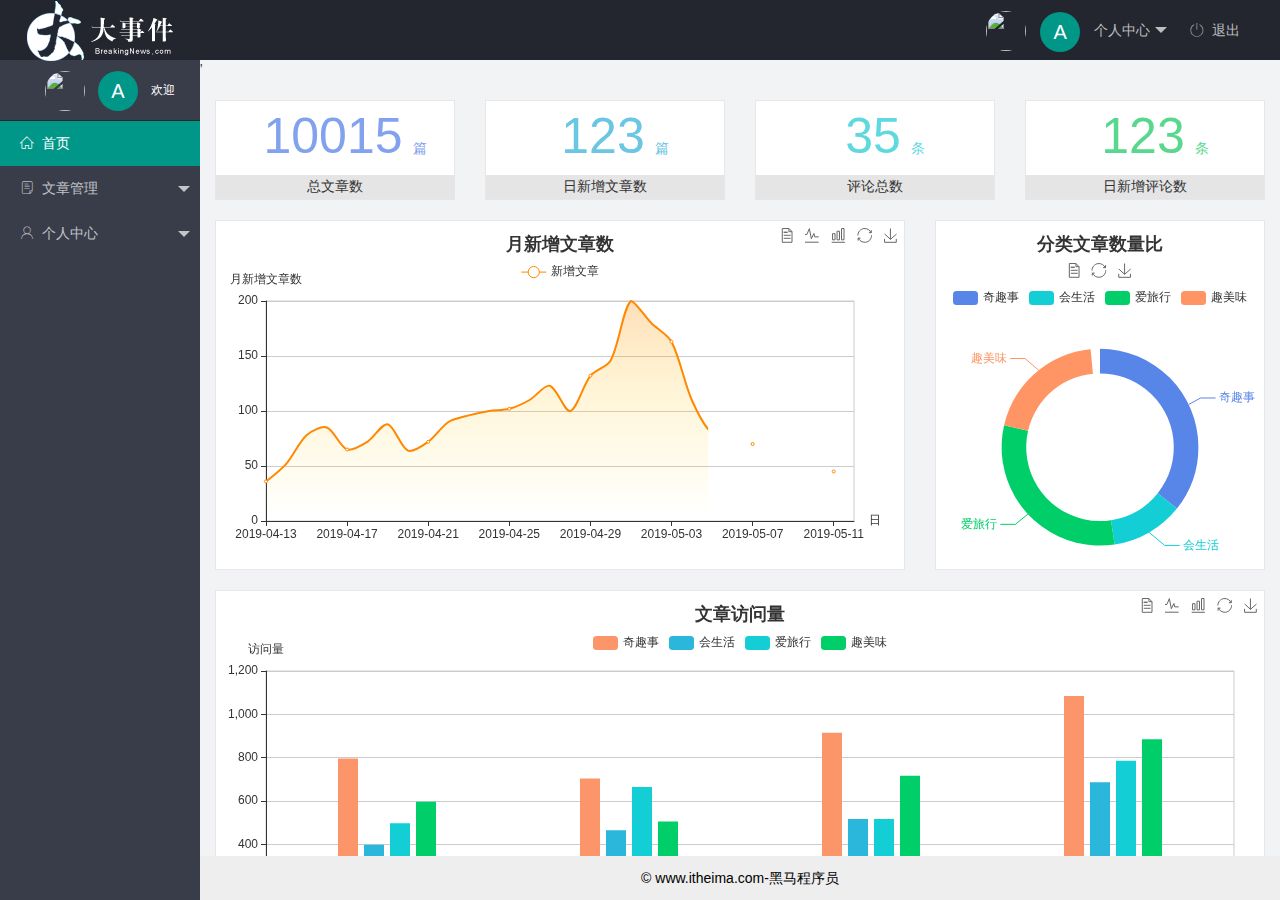
==== commit c6b164e9: "文章列表" ====
--- a/index.html
+++ b/index.html
@@ -40,7 +40,7 @@
         <div class="avatar textinfo">
           <img src="http://t.cn/RCzsdCq" class="layui-nav-img">
           <span class="text-img">A</span>
-         <span class="welcome">欢迎</span>
+          <span class="welcome">欢迎</span>
         </div>
         <!-- 左侧导航区域（可配合layui已有的垂直导航） -->
         <ul class="layui-nav layui-nav-tree" lay-shrink="all">
@@ -49,9 +49,9 @@
           <li class="layui-nav-item">
             <a class="" href="javascript:;"><span class="iconfont icon-16"></span>文章管理</a>
             <dl class="layui-nav-child">
-              <dd><a href="javascript:;"><i class="layui-icon layui-icon-app"></i> 文章类别</a></dd>
-              <dd><a href="javascript:;"><i class="layui-icon layui-icon-app"></i> 文章列表</a></dd>
-              <dd><a href="javascript:;"><i class="layui-icon layui-icon-app"></i> 发表文章</a></dd>
+              <dd><a href="/article/art_1.html" target="fm"><i class="layui-icon layui-icon-app"></i> 文章类别</a></dd>
+              <dd><a href="/article/art_list.html" target="fm"><i class="layui-icon layui-icon-app"></i> 文章列表</a></dd>
+              <dd><a href="/article/art_pub.html" target="fm"><i class="layui-icon layui-icon-app"></i> 发表文章</a></dd>
             </dl>
           </li>
           <li class="layui-nav-item">
